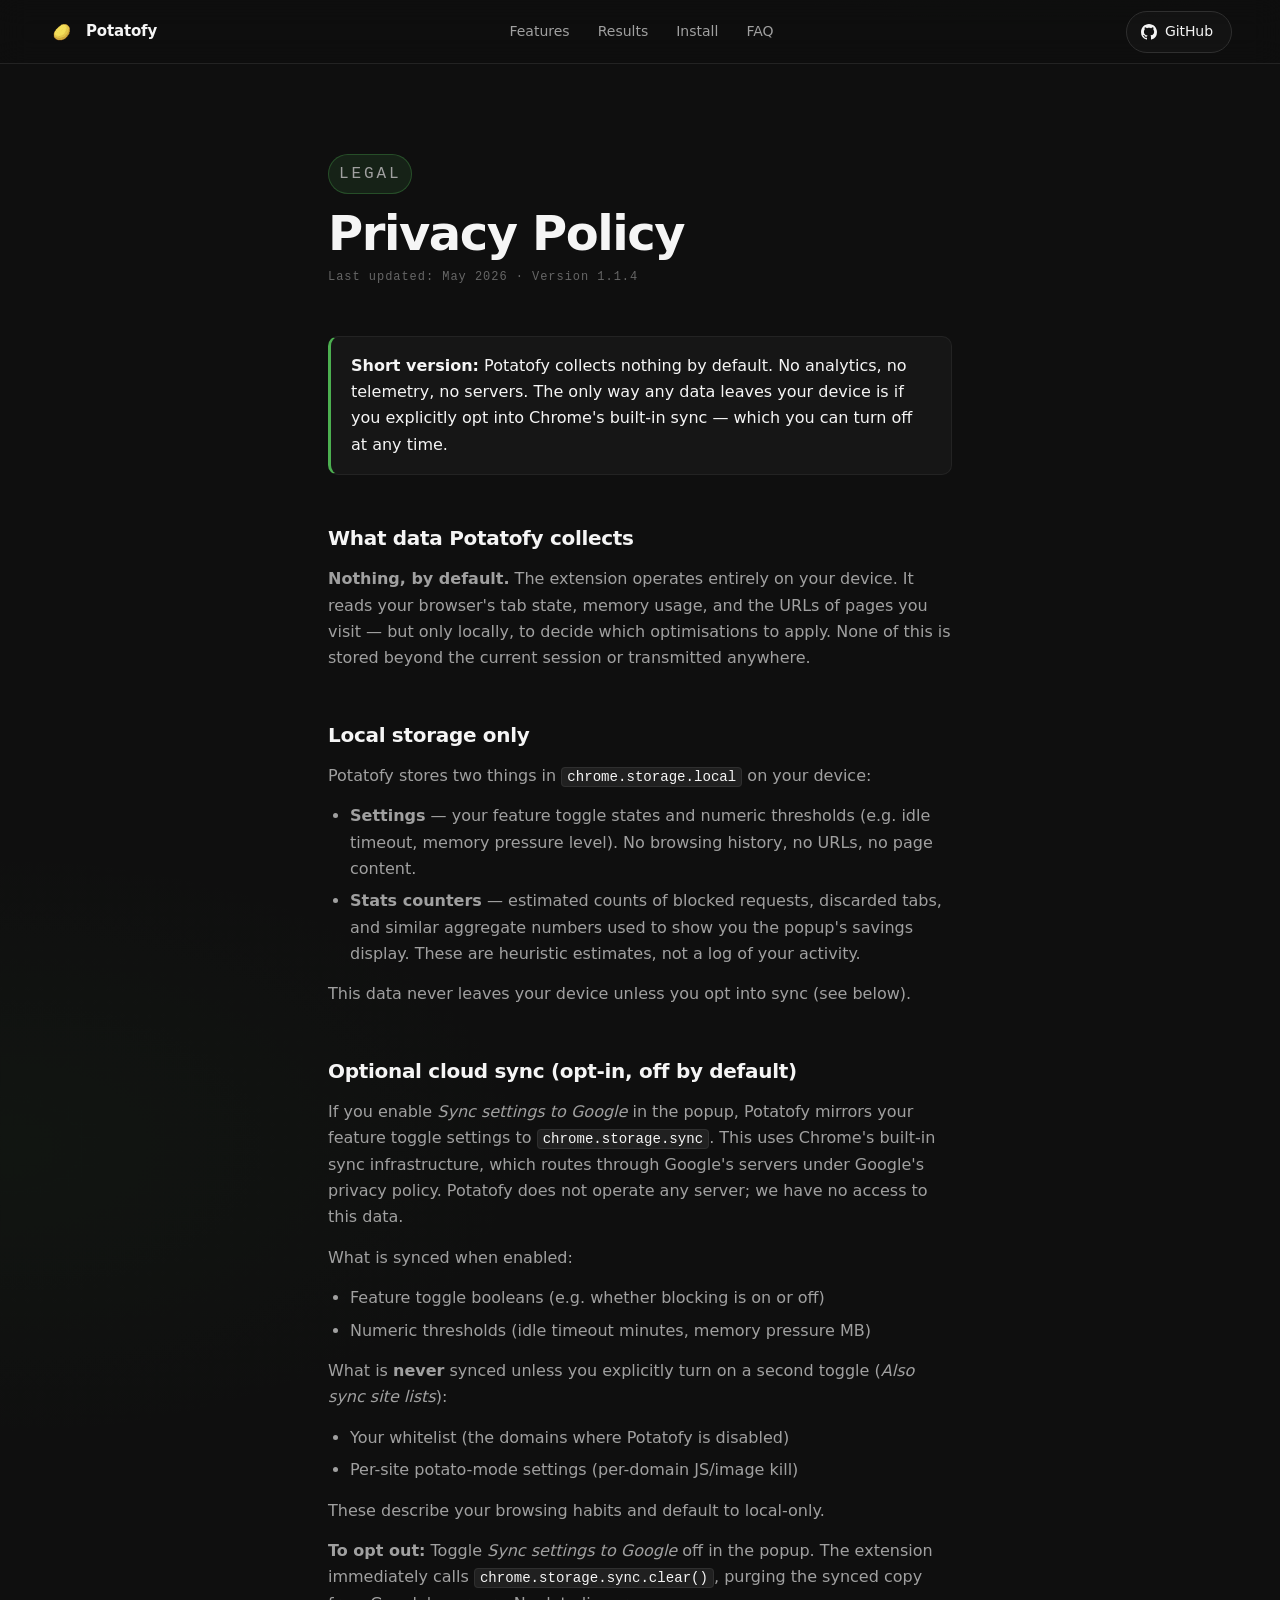
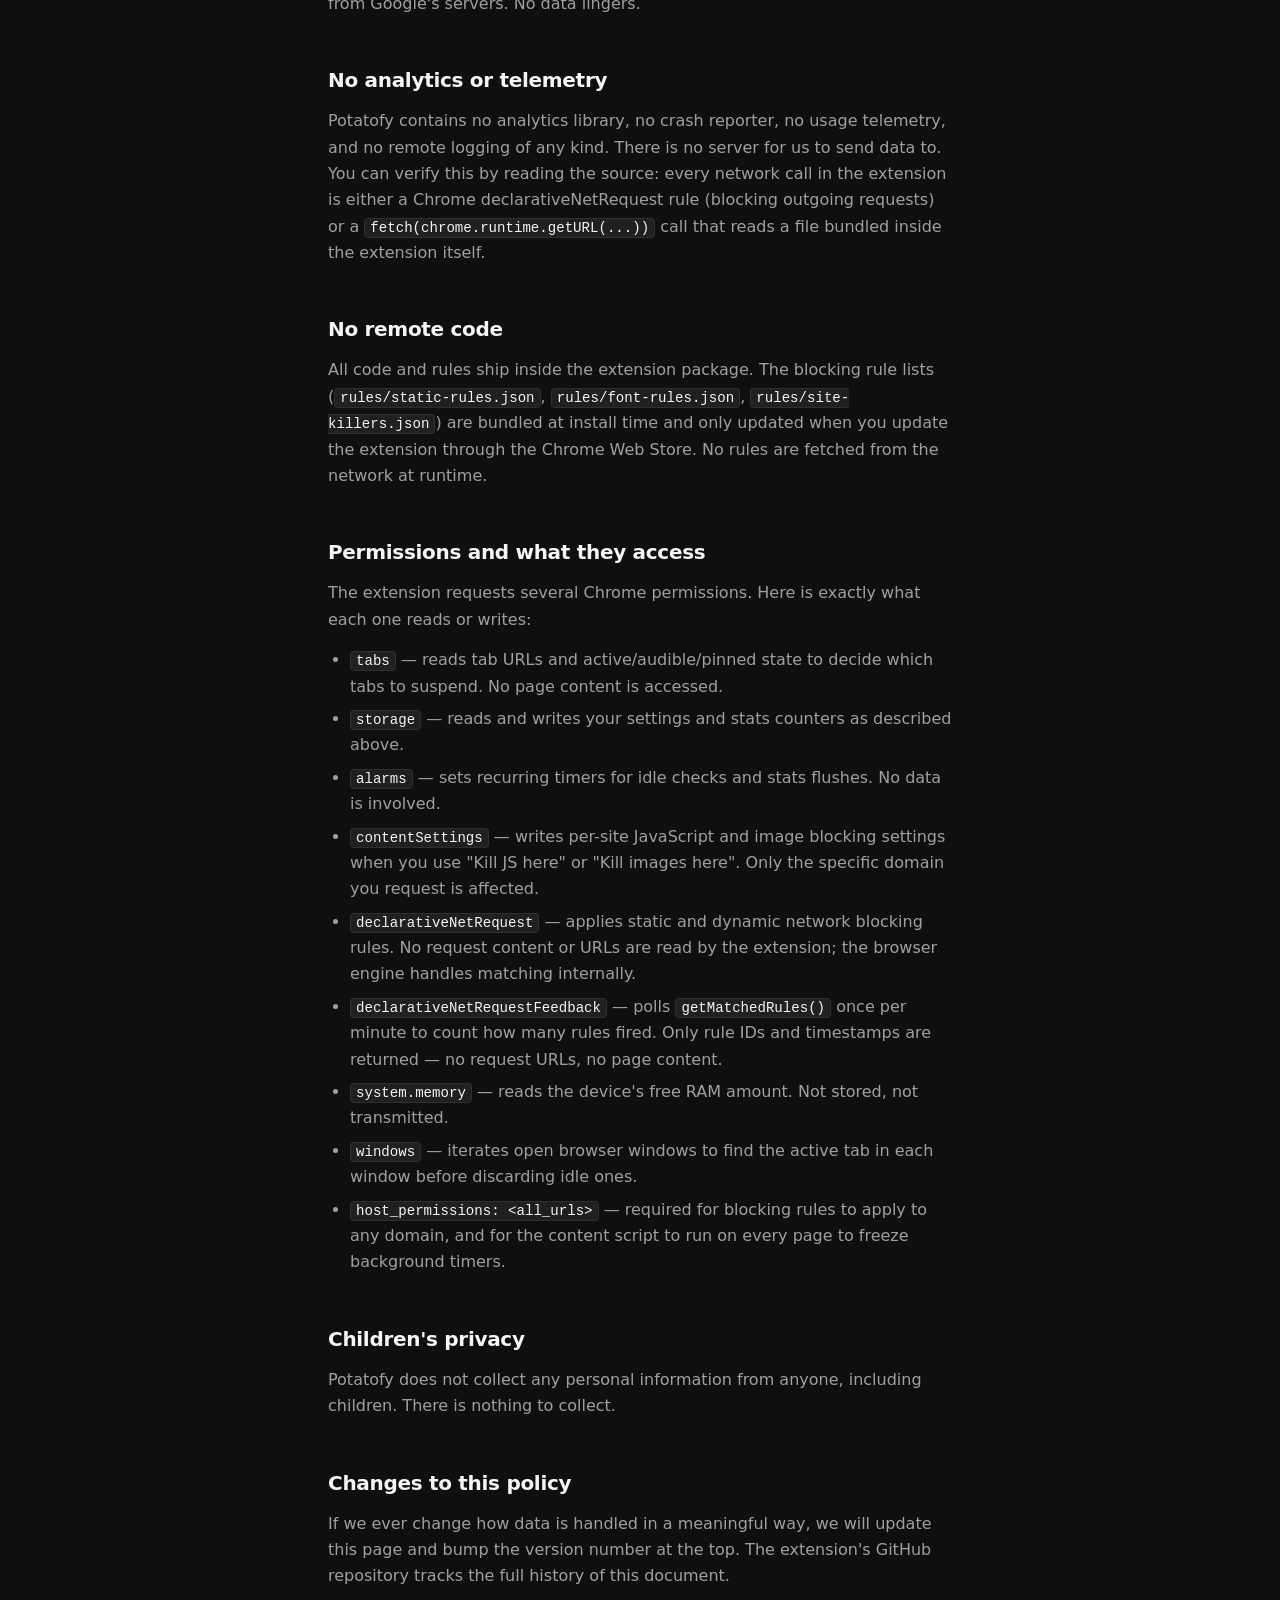
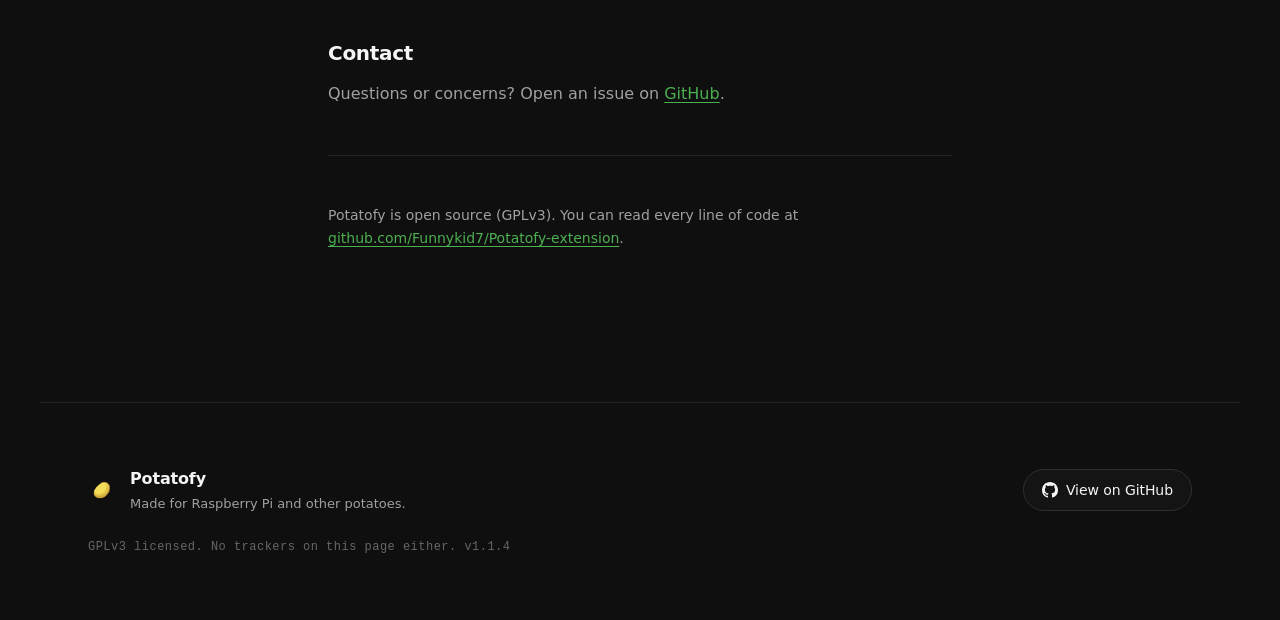
==== docs/privacy.html @ 6bf47001 "chore: Chrome Web Store submission prep (v1.1.4) manifest.json: bump to 1.1.4, add minimum_chrome_ve" ====
<!doctype html>
<html lang="en">
<head>
  <meta charset="utf-8" />
  <meta name="viewport" content="width=device-width, initial-scale=1" />
  <meta name="color-scheme" content="dark" />
  <title>Privacy Policy — Potatofy</title>
  <meta name="description" content="Potatofy privacy policy. No analytics, no telemetry, no data collection by default." />
  <link rel="icon" type="image/svg+xml" href="assets/favicon.svg" />
  <link rel="alternate icon" href="assets/icon48.png" />
  <link rel="stylesheet" href="styles.css" />
  <style>
    .prose {
      max-width: 720px;
      margin: 0 auto;
      padding: clamp(48px, 7vw, 96px) clamp(20px, 4vw, 48px);
    }
    .prose h1 {
      font-size: clamp(2rem, 4vw, 3rem);
      font-weight: 700;
      letter-spacing: -0.03em;
      line-height: 1.08;
      margin: 0 0 8px;
    }
    .prose .updated {
      font-family: var(--font-mono);
      font-size: 12px;
      letter-spacing: 0.08em;
      color: var(--text-dim);
      margin: 0 0 var(--space-5);
    }
    .prose h2 {
      font-size: 1.25rem;
      font-weight: 600;
      letter-spacing: -0.015em;
      margin: var(--space-5) 0 12px;
      color: var(--text);
    }
    .prose p, .prose li {
      font-size: 1rem;
      color: var(--text-mute);
      line-height: 1.65;
      margin: 0 0 14px;
    }
    .prose ul {
      padding-left: 22px;
      margin: 0 0 14px;
    }
    .prose li { margin: 0 0 6px; }
    .prose code {
      font-family: var(--font-mono);
      font-size: 0.88em;
      background: var(--surface-3);
      border: 1px solid var(--border-strong);
      padding: 1px 5px;
      border-radius: 4px;
      color: var(--text);
    }
    .prose a { color: var(--accent); text-decoration: underline; text-underline-offset: 3px; }
    .prose a:hover { color: #5cb860; }
    .prose .callout {
      background: var(--surface);
      border: 1px solid var(--border);
      border-left: 3px solid var(--accent);
      border-radius: var(--radius);
      padding: 16px 20px;
      margin: 0 0 var(--space-3);
    }
    .prose .callout p { margin: 0; color: var(--text); }
    .prose hr {
      border: none;
      border-top: 1px solid var(--border);
      margin: var(--space-5) 0;
    }
  </style>
</head>
<body>

<a class="skip-link" href="#main">Skip to content</a>

<header class="nav">
  <a class="nav-brand" href="index.html" aria-label="Potatofy home">
    <img src="assets/icon48.png" alt="" class="nav-logo" width="28" height="28" />
    <span class="nav-wordmark">Potatofy</span>
  </a>
  <nav class="nav-links" aria-label="Primary">
    <a href="index.html#features">Features</a>
    <a href="index.html#numbers">Results</a>
    <a href="index.html#install">Install</a>
    <a href="index.html#faq">FAQ</a>
  </nav>
  <a class="btn btn-ghost btn-github" href="https://github.com/Funnykid7/Potatofy-extension" target="_blank" rel="noopener">
    <svg viewBox="0 0 16 16" width="16" height="16" aria-hidden="true" fill="currentColor"><path d="M8 0C3.58 0 0 3.58 0 8a8 8 0 0 0 5.47 7.59c.4.07.55-.17.55-.38 0-.19-.01-.82-.01-1.49-2.01.37-2.53-.49-2.69-.94-.09-.23-.48-.94-.82-1.13-.28-.15-.68-.52-.01-.53.63-.01 1.08.58 1.23.82.72 1.21 1.87.87 2.33.66.07-.52.28-.87.51-1.07-1.78-.2-3.64-.89-3.64-3.95 0-.87.31-1.59.82-2.15-.08-.2-.36-1.02.08-2.12 0 0 .67-.21 2.2.82.64-.18 1.32-.27 2-.27.68 0 1.36.09 2 .27 1.53-1.04 2.2-.82 2.2-.82.44 1.1.16 1.92.08 2.12.51.56.82 1.27.82 2.15 0 3.07-1.87 3.75-3.65 3.95.29.25.54.73.54 1.48 0 1.07-.01 1.93-.01 2.2 0 .21.15.46.55.38A8.01 8.01 0 0 0 16 8c0-4.42-3.58-8-8-8Z"/></svg>
    <span>GitHub</span>
  </a>
</header>

<main id="main">
  <div class="prose">
    <p class="eyebrow">Legal</p>
    <h1>Privacy Policy</h1>
    <p class="updated">Last updated: May 2026 · Version 1.1.4</p>

    <div class="callout">
      <p><strong>Short version:</strong> Potatofy collects nothing by default. No analytics, no telemetry, no servers. The only way any data leaves your device is if you explicitly opt into Chrome's built-in sync — which you can turn off at any time.</p>
    </div>

    <h2>What data Potatofy collects</h2>
    <p><strong>Nothing, by default.</strong> The extension operates entirely on your device. It reads your browser's tab state, memory usage, and the URLs of pages you visit — but only locally, to decide which optimisations to apply. None of this is stored beyond the current session or transmitted anywhere.</p>

    <h2>Local storage only</h2>
    <p>Potatofy stores two things in <code>chrome.storage.local</code> on your device:</p>
    <ul>
      <li><strong>Settings</strong> — your feature toggle states and numeric thresholds (e.g. idle timeout, memory pressure level). No browsing history, no URLs, no page content.</li>
      <li><strong>Stats counters</strong> — estimated counts of blocked requests, discarded tabs, and similar aggregate numbers used to show you the popup's savings display. These are heuristic estimates, not a log of your activity.</li>
    </ul>
    <p>This data never leaves your device unless you opt into sync (see below).</p>

    <h2>Optional cloud sync (opt-in, off by default)</h2>
    <p>If you enable <em>Sync settings to Google</em> in the popup, Potatofy mirrors your feature toggle settings to <code>chrome.storage.sync</code>. This uses Chrome's built-in sync infrastructure, which routes through Google's servers under Google's privacy policy. Potatofy does not operate any server; we have no access to this data.</p>
    <p>What is synced when enabled:</p>
    <ul>
      <li>Feature toggle booleans (e.g. whether blocking is on or off)</li>
      <li>Numeric thresholds (idle timeout minutes, memory pressure MB)</li>
    </ul>
    <p>What is <strong>never</strong> synced unless you explicitly turn on a second toggle (<em>Also sync site lists</em>):</p>
    <ul>
      <li>Your whitelist (the domains where Potatofy is disabled)</li>
      <li>Per-site potato-mode settings (per-domain JS/image kill)</li>
    </ul>
    <p>These describe your browsing habits and default to local-only.</p>
    <p><strong>To opt out:</strong> Toggle <em>Sync settings to Google</em> off in the popup. The extension immediately calls <code>chrome.storage.sync.clear()</code>, purging the synced copy from Google's servers. No data lingers.</p>

    <h2>No analytics or telemetry</h2>
    <p>Potatofy contains no analytics library, no crash reporter, no usage telemetry, and no remote logging of any kind. There is no server for us to send data to. You can verify this by reading the source: every network call in the extension is either a Chrome declarativeNetRequest rule (blocking outgoing requests) or a <code>fetch(chrome.runtime.getURL(...))</code> call that reads a file bundled inside the extension itself.</p>

    <h2>No remote code</h2>
    <p>All code and rules ship inside the extension package. The blocking rule lists (<code>rules/static-rules.json</code>, <code>rules/font-rules.json</code>, <code>rules/site-killers.json</code>) are bundled at install time and only updated when you update the extension through the Chrome Web Store. No rules are fetched from the network at runtime.</p>

    <h2>Permissions and what they access</h2>
    <p>The extension requests several Chrome permissions. Here is exactly what each one reads or writes:</p>
    <ul>
      <li><code>tabs</code> — reads tab URLs and active/audible/pinned state to decide which tabs to suspend. No page content is accessed.</li>
      <li><code>storage</code> — reads and writes your settings and stats counters as described above.</li>
      <li><code>alarms</code> — sets recurring timers for idle checks and stats flushes. No data is involved.</li>
      <li><code>contentSettings</code> — writes per-site JavaScript and image blocking settings when you use "Kill JS here" or "Kill images here". Only the specific domain you request is affected.</li>
      <li><code>declarativeNetRequest</code> — applies static and dynamic network blocking rules. No request content or URLs are read by the extension; the browser engine handles matching internally.</li>
      <li><code>declarativeNetRequestFeedback</code> — polls <code>getMatchedRules()</code> once per minute to count how many rules fired. Only rule IDs and timestamps are returned — no request URLs, no page content.</li>
      <li><code>system.memory</code> — reads the device's free RAM amount. Not stored, not transmitted.</li>
      <li><code>windows</code> — iterates open browser windows to find the active tab in each window before discarding idle ones.</li>
      <li><code>host_permissions: &lt;all_urls&gt;</code> — required for blocking rules to apply to any domain, and for the content script to run on every page to freeze background timers.</li>
    </ul>

    <h2>Children's privacy</h2>
    <p>Potatofy does not collect any personal information from anyone, including children. There is nothing to collect.</p>

    <h2>Changes to this policy</h2>
    <p>If we ever change how data is handled in a meaningful way, we will update this page and bump the version number at the top. The extension's GitHub repository tracks the full history of this document.</p>

    <h2>Contact</h2>
    <p>Questions or concerns? Open an issue on <a href="https://github.com/Funnykid7/Potatofy-extension/issues" target="_blank" rel="noopener">GitHub</a>.</p>

    <hr />
    <p style="font-size:0.875rem;">Potatofy is open source (GPLv3). You can read every line of code at <a href="https://github.com/Funnykid7/Potatofy-extension" target="_blank" rel="noopener">github.com/Funnykid7/Potatofy-extension</a>.</p>
  </div>
</main>

<footer class="foot">
  <div class="foot-grid">
    <div class="foot-brand">
      <img src="assets/icon48.png" alt="" width="28" height="28" />
      <div>
        <p class="foot-name">Potatofy</p>
        <p class="foot-tag">Made for Raspberry Pi and other potatoes.</p>
      </div>
    </div>
    <div class="foot-links">
      <a class="btn btn-ghost" href="https://github.com/Funnykid7/Potatofy-extension" target="_blank" rel="noopener">
        <svg viewBox="0 0 16 16" width="16" height="16" aria-hidden="true" fill="currentColor"><path d="M8 0C3.58 0 0 3.58 0 8a8 8 0 0 0 5.47 7.59c.4.07.55-.17.55-.38 0-.19-.01-.82-.01-1.49-2.01.37-2.53-.49-2.69-.94-.09-.23-.48-.94-.82-1.13-.28-.15-.68-.52-.01-.53.63-.01 1.08.58 1.23.82.72 1.21 1.87.87 2.33.66.07-.52.28-.87.51-1.07-1.78-.2-3.64-.89-3.64-3.95 0-.87.31-1.59.82-2.15-.08-.2-.36-1.02.08-2.12 0 0 .67-.21 2.2.82.64-.18 1.32-.27 2-.27.68 0 1.36.09 2 .27 1.53-1.04 2.2-.82 2.2-.82.44 1.1.16 1.92.08 2.12.51.56.82 1.27.82 2.15 0 3.07-1.87 3.75-3.65 3.95.29.25.54.73.54 1.48 0 1.07-.01 1.93-.01 2.2 0 .21.15.46.55.38A8.01 8.01 0 0 0 16 8c0-4.42-3.58-8-8-8Z"/></svg>
        <span>View on GitHub</span>
      </a>
    </div>
    <p class="foot-meta">GPLv3 licensed. No trackers on this page either. v1.1.4</p>
  </div>
</footer>

</body>
</html>
---- docs/styles.css ----
/* ============================================================
   Potatofy marketing site
   Dark theme, one accent (#4caf50), restrained motion.
   ============================================================ */

:root {
  --bg: #0f0f0f;
  --surface: #161616;
  --surface-2: #1a1a1a;
  --surface-3: #202020;
  --border: #232323;
  --border-strong: #2f2f2f;

  --text: #f5f5f5;
  --text-mute: #a0a0a0;
  --text-dim: #666666;

  --accent: #4caf50;
  --accent-soft: rgba(76, 175, 80, 0.12);
  --accent-border: rgba(76, 175, 80, 0.32);

  --gpu-color: #4caf50;
  --rend-color: #6ec1ff;
  --brow-color: #c08aff;

  --radius: 10px;
  --radius-lg: 14px;
  --radius-pill: 999px;

  --space-1: 0.5rem;
  --space-2: 1rem;
  --space-3: 1.5rem;
  --space-4: 2rem;
  --space-5: 3rem;
  --space-6: 5rem;
  --space-7: 7rem;

  --font-sans: -apple-system, BlinkMacSystemFont, "Segoe UI", Roboto, system-ui, "Helvetica Neue", Arial, sans-serif;
  --font-mono: ui-monospace, "SF Mono", "JetBrains Mono", Menlo, Consolas, monospace;

  --container: 1200px;
}

* { box-sizing: border-box; }

html, body {
  margin: 0;
  padding: 0;
  background: var(--bg);
  color: var(--text);
  font-family: var(--font-sans);
  font-size: 16px;
  line-height: 1.55;
  -webkit-font-smoothing: antialiased;
  text-rendering: optimizeLegibility;
}

body {
  overflow-x: hidden;
  background:
    radial-gradient(1200px 700px at 80% -10%, rgba(76, 175, 80, 0.06), transparent 60%),
    radial-gradient(900px 500px at 0% 30%, rgba(76, 175, 80, 0.04), transparent 60%),
    var(--bg);
}

img { max-width: 100%; display: block; }
a { color: inherit; text-decoration: none; }
button { font: inherit; cursor: pointer; }
code, .num { font-family: var(--font-mono); font-variant-numeric: tabular-nums; }

.skip-link {
  position: absolute;
  left: -9999px;
  top: 0;
  background: var(--accent);
  color: #000;
  padding: 8px 12px;
  border-radius: 6px;
  z-index: 100;
}
.skip-link:focus { left: 12px; top: 12px; }

:focus-visible {
  outline: 2px solid var(--accent);
  outline-offset: 3px;
  border-radius: 4px;
}

/* ============================================================
   NAV
   ============================================================ */

.nav {
  position: sticky;
  top: 0;
  z-index: 30;
  display: flex;
  align-items: center;
  justify-content: space-between;
  gap: var(--space-3);
  padding: 14px clamp(20px, 4vw, 48px);
  height: 64px;
  background: rgba(15, 15, 15, 0.72);
  backdrop-filter: blur(14px) saturate(140%);
  -webkit-backdrop-filter: blur(14px) saturate(140%);
  border-bottom: 1px solid var(--border);
}

.nav-brand {
  display: flex;
  align-items: center;
  gap: 10px;
  font-weight: 600;
  letter-spacing: -0.01em;
}
.nav-logo { border-radius: 6px; }
.nav-wordmark { font-size: 15px; }

.nav-links {
  display: flex;
  gap: 28px;
  font-size: 14px;
  color: var(--text-mute);
}
.nav-links a {
  position: relative;
  transition: color 180ms ease;
}
.nav-links a:hover { color: var(--text); }

/* ============================================================
   BUTTONS
   ============================================================ */

.btn {
  display: inline-flex;
  align-items: center;
  justify-content: center;
  gap: 8px;
  height: 42px;
  padding: 0 18px;
  border-radius: var(--radius-pill);
  font-size: 14px;
  font-weight: 500;
  letter-spacing: -0.005em;
  border: 1px solid transparent;
  transition: transform 140ms ease, background 180ms ease, border-color 180ms ease, color 180ms ease;
  white-space: nowrap;
}
.btn:active { transform: translateY(1px); }

.btn-primary {
  background: var(--accent);
  color: #062a09;
  border-color: var(--accent);
  box-shadow: 0 8px 28px -10px rgba(76, 175, 80, 0.6);
}
.btn-primary:hover { background: #5cb860; border-color: #5cb860; }

.btn-ghost {
  background: rgba(255, 255, 255, 0.02);
  color: var(--text);
  border-color: var(--border-strong);
}
.btn-ghost:hover {
  background: rgba(255, 255, 255, 0.05);
  border-color: #3a3a3a;
}

.btn-mini {
  height: 32px;
  padding: 0 12px;
  font-size: 12px;
  font-weight: 500;
  border-radius: 6px;
  background: var(--surface-3);
  color: var(--text);
  border: 1px solid var(--border-strong);
}
.btn-mini:hover { background: #2a2a2a; }
.btn-mini.copied { background: var(--accent); color: #062a09; border-color: var(--accent); }

.btn-github { padding-left: 14px; }

/* ============================================================
   GENERIC SECTION HEAD
   ============================================================ */

.section-head {
  max-width: 720px;
  margin: 0 0 var(--space-5);
}
.section-head h2 {
  font-size: clamp(2rem, 4.5vw, 3.25rem);
  line-height: 1.05;
  font-weight: 700;
  letter-spacing: -0.025em;
  margin: 0 0 12px;
}
.section-head p {
  font-size: 1.05rem;
  color: var(--text-mute);
  margin: 0;
  max-width: 60ch;
}

.eyebrow {
  display: inline-block;
  font-family: var(--font-mono);
  font-size: 11px;
  letter-spacing: 0.18em;
  text-transform: uppercase;
  color: var(--accent);
  background: var(--accent-soft);
  border: 1px solid var(--accent-border);
  padding: 6px 10px;
  border-radius: var(--radius-pill);
  margin: 0 0 var(--space-3);
}

/* ============================================================
   HERO
   ============================================================ */

.hero {
  position: relative;
  padding: clamp(48px, 7vw, 96px) clamp(20px, 4vw, 48px) clamp(64px, 9vw, 120px);
  max-width: var(--container);
  margin: 0 auto;
}

.hero-grid {
  display: grid;
  grid-template-columns: 1.15fr 1fr;
  align-items: center;
  gap: clamp(32px, 5vw, 80px);
}

.hero-copy { max-width: 620px; }

.hero-headline {
  font-size: clamp(2.5rem, 6vw, 4.75rem);
  line-height: 1.02;
  font-weight: 700;
  letter-spacing: -0.035em;
  margin: 0 0 var(--space-3);
}
.hero-headline em {
  font-style: italic;
  font-weight: 700;
  color: var(--accent);
  line-height: 1.1;
  padding-bottom: 4px;
  display: inline-block;
}

.hero-sub {
  font-size: clamp(1rem, 1.4vw, 1.15rem);
  color: var(--text-mute);
  max-width: 56ch;
  margin: 0 0 var(--space-4);
}

.hero-cta {
  display: flex;
  flex-wrap: wrap;
  gap: 12px;
}

/* Popup mockup (real recreation of the actual extension popup) */
.hero-mock {
  position: relative;
  display: flex;
  justify-content: center;
}
.hero-mock::before {
  content: "";
  position: absolute;
  inset: -40px -10px;
  background:
    radial-gradient(closest-side, rgba(76, 175, 80, 0.18), transparent 70%);
  filter: blur(20px);
  z-index: 0;
  pointer-events: none;
}

.popup-mock {
  position: relative;
  z-index: 1;
  width: 320px;
  background: var(--surface-2);
  border: 1px solid var(--border);
  border-radius: var(--radius-lg);
  padding: 18px;
  box-shadow:
    0 30px 80px -20px rgba(0, 0, 0, 0.7),
    0 0 0 1px rgba(255, 255, 255, 0.02) inset;
  transform: rotate(-1.5deg);
  transition: transform 400ms cubic-bezier(0.2, 0.8, 0.2, 1);
}
.hero-mock:hover .popup-mock { transform: rotate(0deg); }

.popup-head {
  display: flex;
  align-items: center;
  gap: 12px;
  padding-bottom: 14px;
  border-bottom: 1px solid var(--border);
  margin-bottom: 14px;
}
.popup-logo { border-radius: 7px; }
.popup-title strong {
  display: block;
  font-size: 15px;
  color: #f5f5f5;
  font-weight: 600;
}
.popup-title span {
  font-size: 11px;
  color: var(--text-dim);
}

.popup-stats {
  background: var(--surface);
  border: 1px solid var(--border);
  border-radius: 8px;
  padding: 12px;
  margin-bottom: 14px;
}
.popup-stats-head {
  display: flex;
  justify-content: space-between;
  align-items: center;
  margin-bottom: 10px;
}
.popup-stats-label {
  font-family: var(--font-mono);
  font-size: 10px;
  letter-spacing: 0.12em;
  text-transform: uppercase;
  color: var(--text-dim);
}
.popup-stats-chip {
  display: inline-flex;
  align-items: center;
  gap: 6px;
  font-family: var(--font-mono);
  font-size: 10px;
  letter-spacing: 0.08em;
  text-transform: uppercase;
  color: var(--accent);
  padding: 2px 6px;
  border-radius: 4px;
  background: var(--accent-soft);
  border: 1px solid var(--accent-border);
}
.popup-stats-chip::before {
  content: "";
  width: 6px; height: 6px;
  border-radius: 50%;
  background: var(--accent);
  box-shadow: 0 0 6px var(--accent);
}

.popup-stat-row {
  display: flex;
  justify-content: space-between;
  align-items: baseline;
  font-size: 13px;
  color: var(--text-mute);
  padding: 4px 0;
}
.popup-stat-row .num { color: var(--text); font-size: 13px; }
.popup-stat-row .num.accent { color: var(--accent); font-weight: 600; }
.popup-stat-row .num.warn { color: #ff9800; font-weight: 600; }

.popup-scope-select {
  font-family: var(--font-mono);
  font-size: 10px;
  letter-spacing: 0.12em;
  text-transform: uppercase;
  color: var(--text-dim);
  background: transparent;
  border: none;
  outline: none;
  cursor: default;
  pointer-events: none;
  -webkit-appearance: none;
  appearance: none;
}

.popup-section-label {
  font-family: var(--font-mono);
  font-size: 9.5px;
  letter-spacing: 0.14em;
  text-transform: uppercase;
  color: var(--text-dim);
  padding: 8px 4px 4px;
  margin-top: 6px;
  border-top: 1px solid var(--border);
}
.popup-section-label--max { color: #ff9800; opacity: 0.8; }

.popup-toggles {
  display: flex;
  flex-direction: column;
  gap: 2px;
}
.popup-toggle {
  display: flex;
  justify-content: space-between;
  align-items: center;
  font-size: 12.5px;
  color: var(--text);
  padding: 8px 4px;
  border-bottom: 1px solid var(--border);
}
.popup-toggle:last-child { border-bottom: 0; }

.sw {
  width: 28px;
  height: 16px;
  background: var(--surface-3);
  border-radius: var(--radius-pill);
  position: relative;
  transition: background 200ms ease;
}
.sw::after {
  content: "";
  position: absolute;
  top: 2px;
  left: 2px;
  width: 12px;
  height: 12px;
  background: #888;
  border-radius: 50%;
  transition: transform 200ms ease, background 200ms ease;
}
.sw.on { background: var(--accent); }
.sw.on::after { transform: translateX(12px); background: #062a09; }

/* ============================================================
   THE NUMBER
   ============================================================ */

.numbers {
  padding: clamp(64px, 9vw, 120px) clamp(20px, 4vw, 48px);
  max-width: var(--container);
  margin: 0 auto;
  text-align: center;
}
.numbers-wrap { display: inline-block; max-width: 900px; }

.numbers-label {
  font-family: var(--font-mono);
  font-size: 12px;
  letter-spacing: 0.2em;
  text-transform: uppercase;
  color: var(--text-dim);
  margin: 0 0 var(--space-3);
}

.numbers-stat {
  font-family: var(--font-mono);
  font-weight: 700;
  font-size: clamp(5rem, 17vw, 14rem);
  line-height: 0.92;
  letter-spacing: -0.05em;
  color: var(--accent);
  margin: 0 0 var(--space-3);
  display: inline-flex;
  align-items: baseline;
}
.numbers-stat .minus { font-weight: 500; opacity: 0.7; padding-right: 0.05em; }
.numbers-stat .unit {
  font-size: 0.22em;
  letter-spacing: 0.05em;
  margin-left: 0.18em;
  color: var(--accent);
  opacity: 0.85;
  font-weight: 600;
}

.numbers-context {
  font-size: 1.05rem;
  color: var(--text-mute);
  max-width: 56ch;
  margin: 0 auto;
}

/* ============================================================
   FEATURES (bento with rhythm)
   ============================================================ */

.features {
  padding: clamp(56px, 8vw, 100px) clamp(20px, 4vw, 48px);
  max-width: var(--container);
  margin: 0 auto;
}

.bento {
  display: grid;
  grid-template-columns: repeat(12, 1fr);
  gap: 16px;
}

.card {
  background: var(--surface);
  border: 1px solid var(--border);
  border-radius: var(--radius-lg);
  padding: clamp(20px, 2.4vw, 28px);
  transition: border-color 200ms ease, transform 200ms ease, background 200ms ease;
}
.card:hover {
  border-color: #303030;
  background: #181818;
}

.card-feature h3 {
  font-size: 1.12rem;
  font-weight: 600;
  line-height: 1.3;
  letter-spacing: -0.015em;
  margin: 0 0 8px;
  color: var(--text);
}
.card-feature p {
  font-size: 0.94rem;
  color: var(--text-mute);
  margin: 0;
  max-width: 52ch;
  line-height: 1.55;
}

.card-icon {
  width: 40px;
  height: 40px;
  border-radius: 10px;
  background: var(--accent-soft);
  border: 1px solid var(--accent-border);
  color: var(--accent);
  display: inline-flex;
  align-items: center;
  justify-content: center;
  margin-bottom: 16px;
}

/* Group label between feature sections */
.features-group-label {
  font-family: var(--font-mono);
  font-size: 11px;
  letter-spacing: 0.18em;
  text-transform: uppercase;
  color: var(--accent);
  margin: 0 0 16px;
  padding: 0;
}
.features-group-label--max {
  color: #ff9800;
  margin-top: var(--space-5);
}

/* Standard bento: row1 7+5, row2 5+7, row3 6+6, row4 6+6 */
.bento .card:nth-child(1) { grid-column: span 7; }
.bento .card:nth-child(2) { grid-column: span 5; }
.bento .card:nth-child(3) { grid-column: span 5; }
.bento .card:nth-child(4) { grid-column: span 7; }
.bento .card:nth-child(5) { grid-column: span 6; }
.bento .card:nth-child(6) { grid-column: span 6; }
.bento .card:nth-child(7) { grid-column: span 6; }
.bento .card:nth-child(8) { grid-column: span 6; }

/* Maximum savings bento: wide+narrow, narrow+wide, full */
.bento-max .card:nth-child(1) { grid-column: span 8; }
.bento-max .card:nth-child(2) { grid-column: span 4; }
.bento-max .card:nth-child(3) { grid-column: span 6; }
.bento-max .card:nth-child(4) { grid-column: span 6; }
.bento-max .card:nth-child(5) { grid-column: span 12; }

.card-wide {
  background:
    radial-gradient(600px 200px at 0% 0%, rgba(76, 175, 80, 0.08), transparent 70%),
    var(--surface);
}

.card-wide-max {
  background:
    radial-gradient(600px 200px at 0% 0%, rgba(255, 152, 0, 0.07), transparent 70%),
    var(--surface);
}

/* Warn-tinted icon for max-savings cards */
.card-icon--warn {
  background: rgba(255, 152, 0, 0.1);
  border-color: rgba(255, 152, 0, 0.28);
  color: #ff9800;
}

/* Site killers pill list */
.site-killers-list {
  display: flex;
  flex-wrap: wrap;
  gap: 6px;
  margin-top: 14px;
}
.site-killers-list span {
  font-family: var(--font-mono);
  font-size: 11px;
  padding: 3px 8px;
  border-radius: var(--radius-pill);
  background: rgba(255, 152, 0, 0.08);
  border: 1px solid rgba(255, 152, 0, 0.22);
  color: #ffa733;
  white-space: nowrap;
}

/* ============================================================
   COMPARE (before/after bars)
   ============================================================ */

.compare {
  padding: clamp(56px, 8vw, 100px) clamp(20px, 4vw, 48px);
  max-width: var(--container);
  margin: 0 auto;
}

.bars {
  background: var(--surface);
  border: 1px solid var(--border);
  border-radius: var(--radius-lg);
  padding: clamp(24px, 3vw, 40px);
  display: flex;
  flex-direction: column;
  gap: 28px;
}

.bar-group { display: flex; flex-direction: column; gap: 10px; }

.bar-label {
  display: flex;
  justify-content: space-between;
  align-items: baseline;
  font-size: 14px;
}
.bar-name { color: var(--text-mute); }
.bar-name.accent { color: var(--accent); }
.bar-total { color: var(--text); font-weight: 600; }
.bar-total.accent { color: var(--accent); }

.bar-track {
  display: flex;
  width: calc((var(--total, 1) / var(--max, 1)) * 100%);
  min-width: 220px;
  height: 56px;
  border-radius: 10px;
  overflow: hidden;
  background: var(--surface-3);
  border: 1px solid var(--border);
  transition: width 800ms cubic-bezier(0.16, 1, 0.3, 1);
}

.seg {
  height: 100%;
  display: flex;
  align-items: center;
  padding: 0 14px;
  font-family: var(--font-mono);
  font-size: 12px;
  color: #062a09;
  white-space: nowrap;
  overflow: hidden;
  /* width is set in JS based on data-w (clamped against the max), keep CSS fallback */
  flex: var(--w, 1) 0 0;
  min-width: 0;
}
.seg span { text-overflow: ellipsis; overflow: hidden; }
.seg-gpu  { background: var(--gpu-color); }
.seg-rend { background: var(--rend-color); color: #042033; }
.seg-brow { background: var(--brow-color); color: #240a3a; }

.bars-legend {
  display: flex;
  flex-wrap: wrap;
  gap: 18px;
  list-style: none;
  margin: 4px 0 0;
  padding: 0;
  font-size: 13px;
  color: var(--text-mute);
}
.bars-legend li { display: inline-flex; align-items: center; gap: 8px; }
.dot {
  width: 10px;
  height: 10px;
  border-radius: 50%;
  display: inline-block;
}

/* ============================================================
   INSTALL
   ============================================================ */

.install {
  padding: clamp(56px, 8vw, 100px) clamp(20px, 4vw, 48px);
  max-width: var(--container);
  margin: 0 auto;
}

.steps {
  list-style: none;
  margin: 0;
  padding: 0;
  display: grid;
  grid-template-columns: repeat(3, 1fr);
  gap: 16px;
}
.step {
  background: var(--surface);
  border: 1px solid var(--border);
  border-radius: var(--radius-lg);
  padding: 24px;
  display: flex;
  flex-direction: column;
  gap: 14px;
}
.step-n {
  width: 36px;
  height: 36px;
  border-radius: 50%;
  background: var(--accent-soft);
  border: 1px solid var(--accent-border);
  color: var(--accent);
  font-family: var(--font-mono);
  font-weight: 600;
  display: inline-flex;
  align-items: center;
  justify-content: center;
}
.step-body h3 {
  font-size: 1.05rem;
  font-weight: 600;
  letter-spacing: -0.01em;
  margin: 0 0 6px;
  line-height: 1.35;
}
.step-body h3 em {
  font-style: italic;
  color: var(--accent);
}
.step-body p {
  font-size: 0.92rem;
  color: var(--text-mute);
  margin: 0;
  line-height: 1.55;
}
.step-body code {
  background: var(--surface-3);
  border: 1px solid var(--border-strong);
  padding: 1px 6px;
  border-radius: 4px;
  font-size: 0.86em;
  color: var(--text);
}

.clone {
  display: flex;
  align-items: center;
  gap: 8px;
  background: var(--bg);
  border: 1px solid var(--border-strong);
  border-radius: 8px;
  padding: 8px 8px 8px 12px;
  margin-top: 4px;
}
.clone code {
  font-size: 12.5px;
  color: var(--text);
  background: transparent;
  border: 0;
  padding: 0;
  flex: 1;
  overflow-x: auto;
  white-space: nowrap;
}

/* ============================================================
   FAQ
   ============================================================ */

.faq {
  padding: clamp(56px, 8vw, 100px) clamp(20px, 4vw, 48px);
  max-width: var(--container);
  margin: 0 auto;
}

.faq-list {
  display: flex;
  flex-direction: column;
  border-top: 1px solid var(--border);
}
.faq-list details {
  border-bottom: 1px solid var(--border);
  padding: 18px 4px;
}
.faq-list summary {
  list-style: none;
  cursor: pointer;
  display: flex;
  justify-content: space-between;
  align-items: center;
  gap: 16px;
  font-size: 1.05rem;
  font-weight: 500;
  color: var(--text);
  letter-spacing: -0.01em;
}
.faq-list summary::-webkit-details-marker { display: none; }
.faq-list summary::after {
  content: "+";
  font-family: var(--font-mono);
  font-size: 22px;
  color: var(--text-dim);
  transition: transform 200ms ease, color 200ms ease;
  line-height: 1;
}
.faq-list details[open] summary::after {
  content: "−";
  color: var(--accent);
}
.faq-list details p {
  color: var(--text-mute);
  font-size: 0.98rem;
  margin: 12px 0 4px;
  max-width: 68ch;
}

/* ============================================================
   FOOTER
   ============================================================ */

.foot {
  padding: clamp(40px, 5vw, 64px) clamp(20px, 4vw, 48px);
  max-width: var(--container);
  margin: 0 auto;
  border-top: 1px solid var(--border);
  margin-top: var(--space-5);
}
.foot-grid {
  display: grid;
  grid-template-columns: 1fr auto;
  align-items: center;
  gap: 20px;
  row-gap: 16px;
}
.foot-brand {
  display: flex;
  align-items: center;
  gap: 14px;
}
.foot-brand img { border-radius: 6px; }
.foot-name {
  margin: 0;
  font-weight: 600;
  letter-spacing: -0.01em;
}
.foot-tag {
  margin: 2px 0 0;
  color: var(--text-mute);
  font-size: 13px;
}
.foot-links { justify-self: end; }
.foot-meta {
  grid-column: 1 / -1;
  margin: 8px 0 0;
  font-family: var(--font-mono);
  font-size: 12px;
  color: var(--text-dim);
  letter-spacing: 0.04em;
}

/* ============================================================
   REVEAL ANIMATION (gated by JS + reduced motion)
   ============================================================ */

.reveal {
  opacity: 0;
  transform: translateY(16px);
  transition: opacity 600ms ease, transform 600ms cubic-bezier(0.16, 1, 0.3, 1);
  will-change: opacity, transform;
}
.reveal.in {
  opacity: 1;
  transform: translateY(0);
}

@media (prefers-reduced-motion: reduce) {
  *, *::before, *::after {
    animation-duration: 0.001ms !important;
    animation-iteration-count: 1 !important;
    transition-duration: 0.001ms !important;
  }
  .reveal { opacity: 1; transform: none; }
  .popup-mock { transform: none; }
}

/* ============================================================
   RESPONSIVE
   ============================================================ */

@media (max-width: 960px) {
  .hero-grid {
    grid-template-columns: 1fr;
    gap: 40px;
  }
  .hero-mock { order: 2; }
  .hero-copy { order: 1; }

  .bento .card,
  .bento-max .card { grid-column: span 12 !important; }

  .steps { grid-template-columns: 1fr; }
}

@media (max-width: 720px) {
  .nav { padding: 12px 18px; height: 60px; }
  .nav-links { display: none; }
  .nav-wordmark { font-size: 14px; }

  .hero { padding-top: 36px; padding-bottom: 48px; }
  .hero-headline { font-size: clamp(2.25rem, 9vw, 3rem); }
  .popup-mock { width: 100%; max-width: 340px; }

  .numbers { padding: 64px 18px; }
  .numbers-stat { font-size: clamp(4.5rem, 24vw, 7rem); }

  .bar-track { height: 44px; }
  .seg { padding: 0 8px; font-size: 11px; }

  .foot-grid { grid-template-columns: 1fr; }
  .foot-links { justify-self: start; }
}

@media (max-width: 480px) {
  .seg span { display: none; }
}
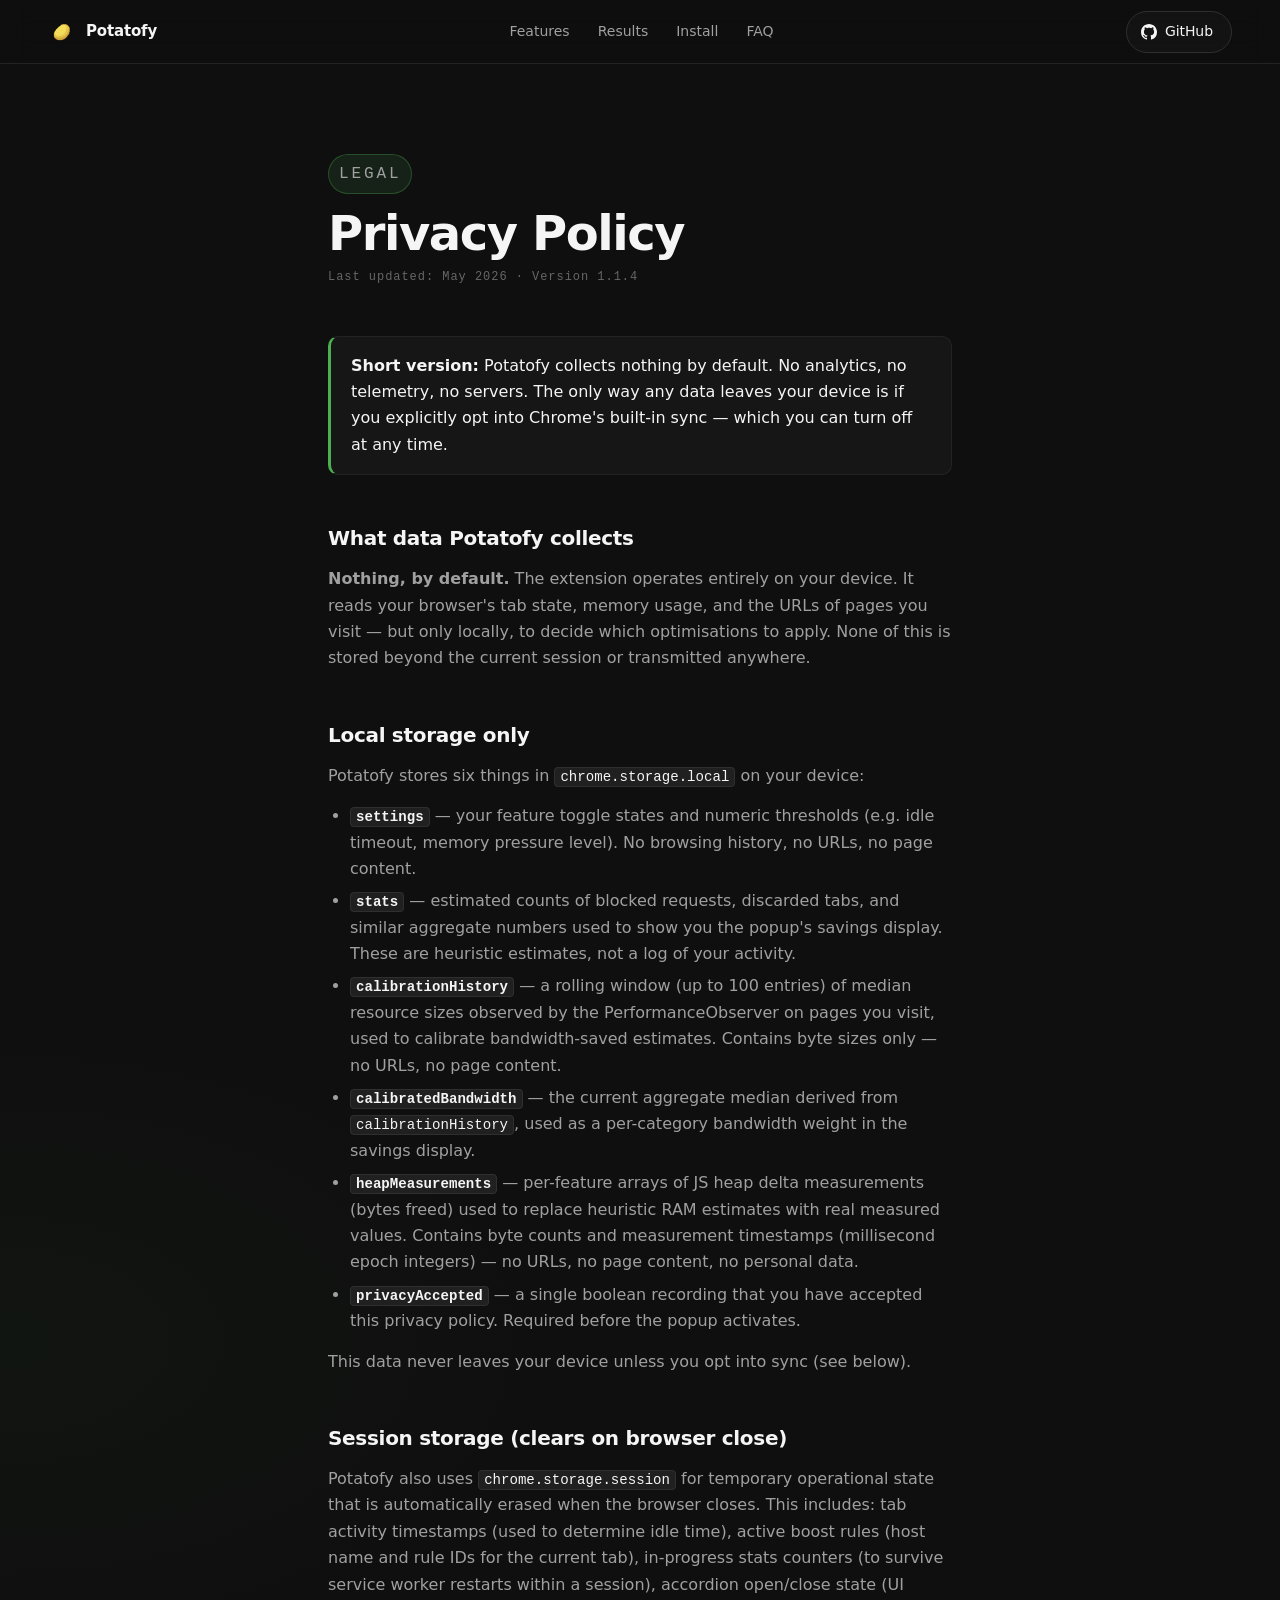
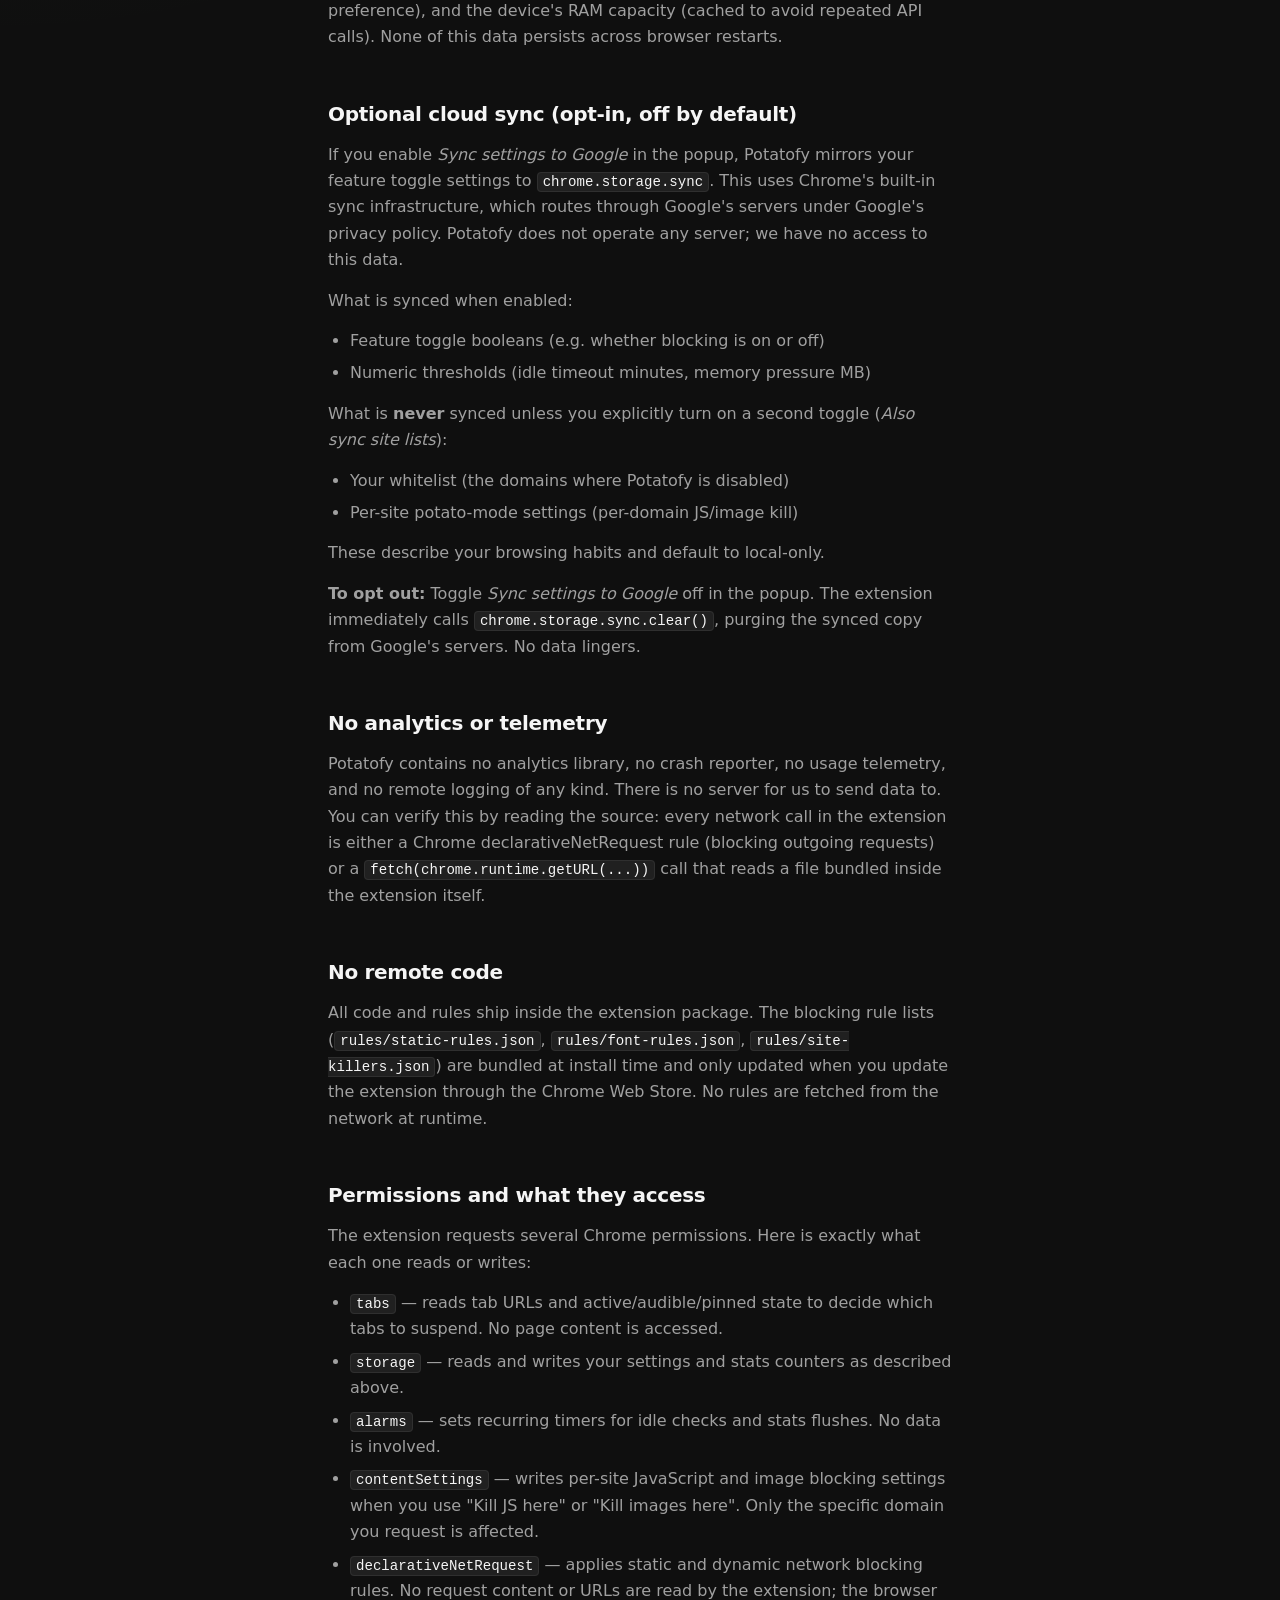
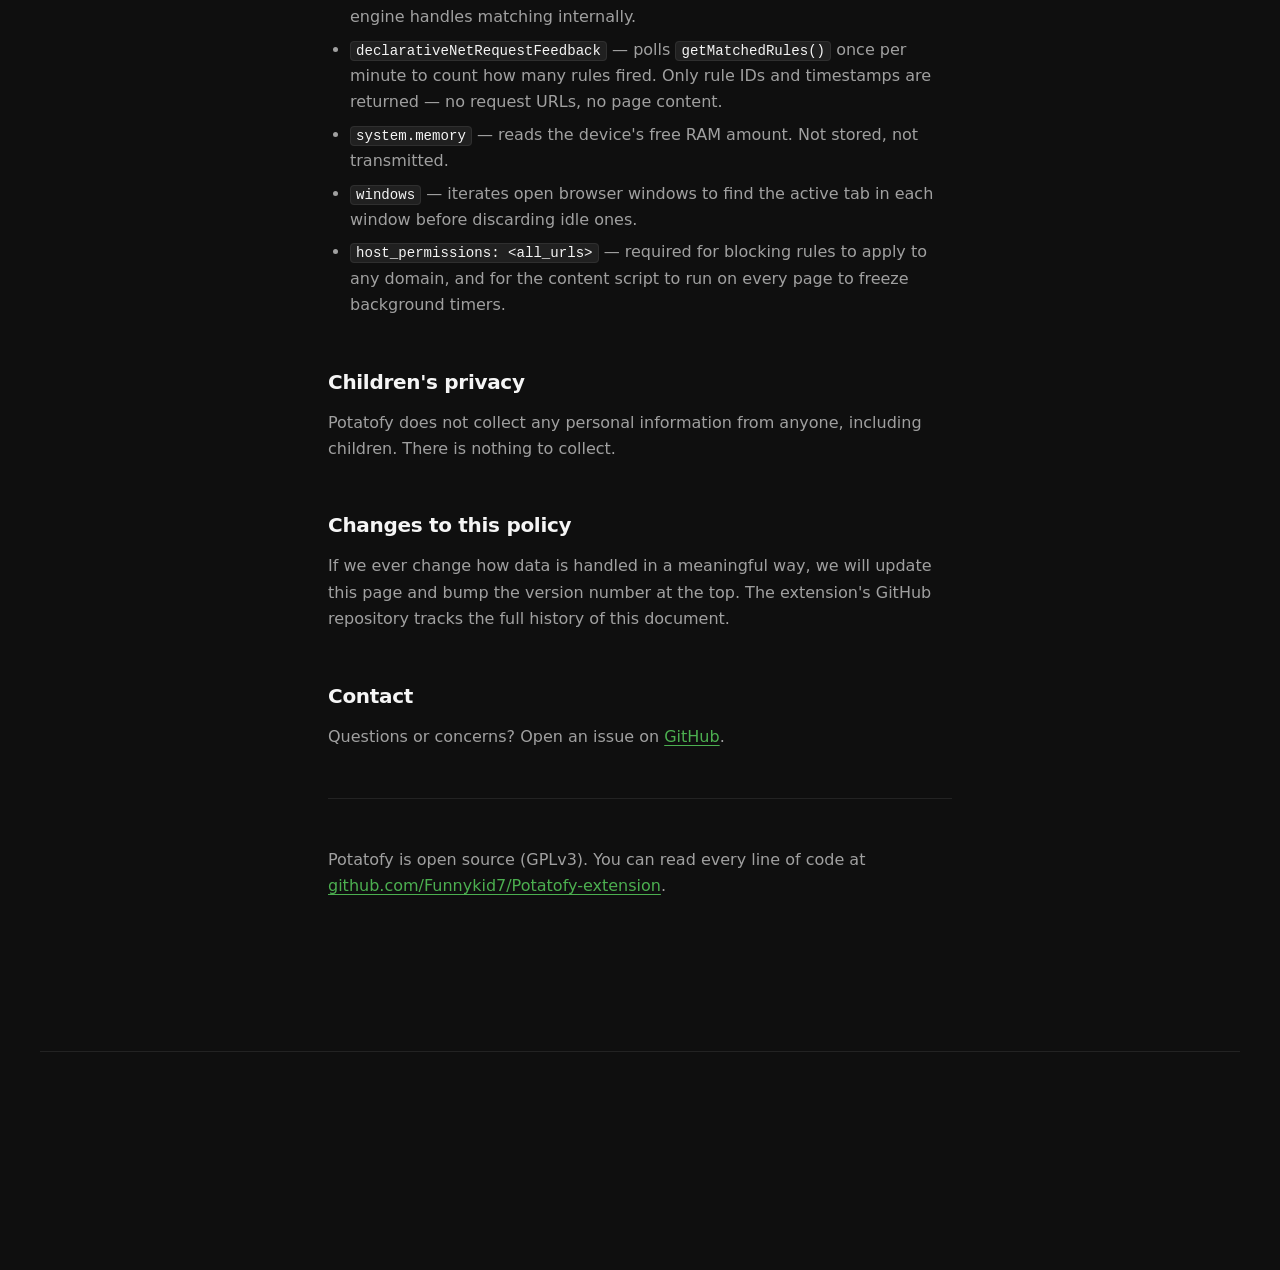
==== commit 61cb8445: "various improvement" ====
--- a/docs/privacy.html
+++ b/docs/privacy.html
@@ -8,71 +8,11 @@
   <meta name="description" content="Potatofy privacy policy. No analytics, no telemetry, no data collection by default." />
   <link rel="icon" type="image/svg+xml" href="assets/favicon.svg" />
   <link rel="alternate icon" href="assets/icon48.png" />
+  <meta http-equiv="Content-Security-Policy" content="default-src 'self'; style-src 'self'; img-src 'self' data:; script-src 'self'" />
+  <meta http-equiv="X-Content-Type-Options" content="nosniff" />
   <link rel="stylesheet" href="styles.css" />
-  <style>
-    .prose {
-      max-width: 720px;
-      margin: 0 auto;
-      padding: clamp(48px, 7vw, 96px) clamp(20px, 4vw, 48px);
-    }
-    .prose h1 {
-      font-size: clamp(2rem, 4vw, 3rem);
-      font-weight: 700;
-      letter-spacing: -0.03em;
-      line-height: 1.08;
-      margin: 0 0 8px;
-    }
-    .prose .updated {
-      font-family: var(--font-mono);
-      font-size: 12px;
-      letter-spacing: 0.08em;
-      color: var(--text-dim);
-      margin: 0 0 var(--space-5);
-    }
-    .prose h2 {
-      font-size: 1.25rem;
-      font-weight: 600;
-      letter-spacing: -0.015em;
-      margin: var(--space-5) 0 12px;
-      color: var(--text);
-    }
-    .prose p, .prose li {
-      font-size: 1rem;
-      color: var(--text-mute);
-      line-height: 1.65;
-      margin: 0 0 14px;
-    }
-    .prose ul {
-      padding-left: 22px;
-      margin: 0 0 14px;
-    }
-    .prose li { margin: 0 0 6px; }
-    .prose code {
-      font-family: var(--font-mono);
-      font-size: 0.88em;
-      background: var(--surface-3);
-      border: 1px solid var(--border-strong);
-      padding: 1px 5px;
-      border-radius: 4px;
-      color: var(--text);
-    }
-    .prose a { color: var(--accent); text-decoration: underline; text-underline-offset: 3px; }
-    .prose a:hover { color: #5cb860; }
-    .prose .callout {
-      background: var(--surface);
-      border: 1px solid var(--border);
-      border-left: 3px solid var(--accent);
-      border-radius: var(--radius);
-      padding: 16px 20px;
-      margin: 0 0 var(--space-3);
-    }
-    .prose .callout p { margin: 0; color: var(--text); }
-    .prose hr {
-      border: none;
-      border-top: 1px solid var(--border);
-      margin: var(--space-5) 0;
-    }
-  </style>
+  <link rel="stylesheet" href="privacy.css" />
+  <script src="script.js" defer></script>
 </head>
 <body>
 
@@ -109,12 +49,19 @@
     <p><strong>Nothing, by default.</strong> The extension operates entirely on your device. It reads your browser's tab state, memory usage, and the URLs of pages you visit — but only locally, to decide which optimisations to apply. None of this is stored beyond the current session or transmitted anywhere.</p>
 
     <h2>Local storage only</h2>
-    <p>Potatofy stores two things in <code>chrome.storage.local</code> on your device:</p>
+    <p>Potatofy stores six things in <code>chrome.storage.local</code> on your device:</p>
     <ul>
-      <li><strong>Settings</strong> — your feature toggle states and numeric thresholds (e.g. idle timeout, memory pressure level). No browsing history, no URLs, no page content.</li>
-      <li><strong>Stats counters</strong> — estimated counts of blocked requests, discarded tabs, and similar aggregate numbers used to show you the popup's savings display. These are heuristic estimates, not a log of your activity.</li>
+      <li><strong><code>settings</code></strong> — your feature toggle states and numeric thresholds (e.g. idle timeout, memory pressure level). No browsing history, no URLs, no page content.</li>
+      <li><strong><code>stats</code></strong> — estimated counts of blocked requests, discarded tabs, and similar aggregate numbers used to show you the popup's savings display. These are heuristic estimates, not a log of your activity.</li>
+      <li><strong><code>calibrationHistory</code></strong> — a rolling window (up to 100 entries) of median resource sizes observed by the PerformanceObserver on pages you visit, used to calibrate bandwidth-saved estimates. Contains byte sizes only — no URLs, no page content.</li>
+      <li><strong><code>calibratedBandwidth</code></strong> — the current aggregate median derived from <code>calibrationHistory</code>, used as a per-category bandwidth weight in the savings display.</li>
+      <li><strong><code>heapMeasurements</code></strong> — per-feature arrays of JS heap delta measurements (bytes freed) used to replace heuristic RAM estimates with real measured values. Contains byte counts and measurement timestamps (millisecond epoch integers) — no URLs, no page content, no personal data.</li>
+      <li><strong><code>privacyAccepted</code></strong> — a single boolean recording that you have accepted this privacy policy. Required before the popup activates.</li>
     </ul>
     <p>This data never leaves your device unless you opt into sync (see below).</p>
+
+    <h2>Session storage (clears on browser close)</h2>
+    <p>Potatofy also uses <code>chrome.storage.session</code> for temporary operational state that is automatically erased when the browser closes. This includes: tab activity timestamps (used to determine idle time), active boost rules (host name and rule IDs for the current tab), in-progress stats counters (to survive service worker restarts within a session), accordion open/close state (UI preference), and the device's RAM capacity (cached to avoid repeated API calls). None of this data persists across browser restarts.</p>
 
     <h2>Optional cloud sync (opt-in, off by default)</h2>
     <p>If you enable <em>Sync settings to Google</em> in the popup, Potatofy mirrors your feature toggle settings to <code>chrome.storage.sync</code>. This uses Chrome's built-in sync infrastructure, which routes through Google's servers under Google's privacy policy. Potatofy does not operate any server; we have no access to this data.</p>
--- a/docs/privacy.css
+++ b/docs/privacy.css
@@ -0,0 +1,62 @@
+.prose {
+  max-width: 720px;
+  margin: 0 auto;
+  padding: clamp(48px, 7vw, 96px) clamp(20px, 4vw, 48px);
+}
+.prose h1 {
+  font-size: clamp(2rem, 4vw, 3rem);
+  font-weight: 700;
+  letter-spacing: -0.03em;
+  line-height: 1.08;
+  margin: 0 0 8px;
+}
+.prose .updated {
+  font-family: var(--font-mono);
+  font-size: 12px;
+  letter-spacing: 0.08em;
+  color: var(--text-dim);
+  margin: 0 0 var(--space-5);
+}
+.prose h2 {
+  font-size: 1.25rem;
+  font-weight: 600;
+  letter-spacing: -0.015em;
+  margin: var(--space-5) 0 12px;
+  color: var(--text);
+}
+.prose p, .prose li {
+  font-size: 1rem;
+  color: var(--text-mute);
+  line-height: 1.65;
+  margin: 0 0 14px;
+}
+.prose ul {
+  padding-left: 22px;
+  margin: 0 0 14px;
+}
+.prose li { margin: 0 0 6px; }
+.prose code {
+  font-family: var(--font-mono);
+  font-size: 0.88em;
+  background: var(--surface-3);
+  border: 1px solid var(--border-strong);
+  padding: 1px 5px;
+  border-radius: 4px;
+  color: var(--text);
+}
+.prose a { color: var(--accent); text-decoration: underline; text-underline-offset: 3px; }
+.prose a:hover { color: #5cb860; }
+.prose .callout {
+  background: var(--surface);
+  border: 1px solid var(--border);
+  border-left: 3px solid var(--accent);
+  border-radius: var(--radius);
+  padding: 16px 20px;
+  margin: 0 0 var(--space-3);
+}
+.prose .callout p { margin: 0; color: var(--text); }
+.prose hr {
+  border: none;
+  border-top: 1px solid var(--border);
+  margin: var(--space-5) 0;
+}
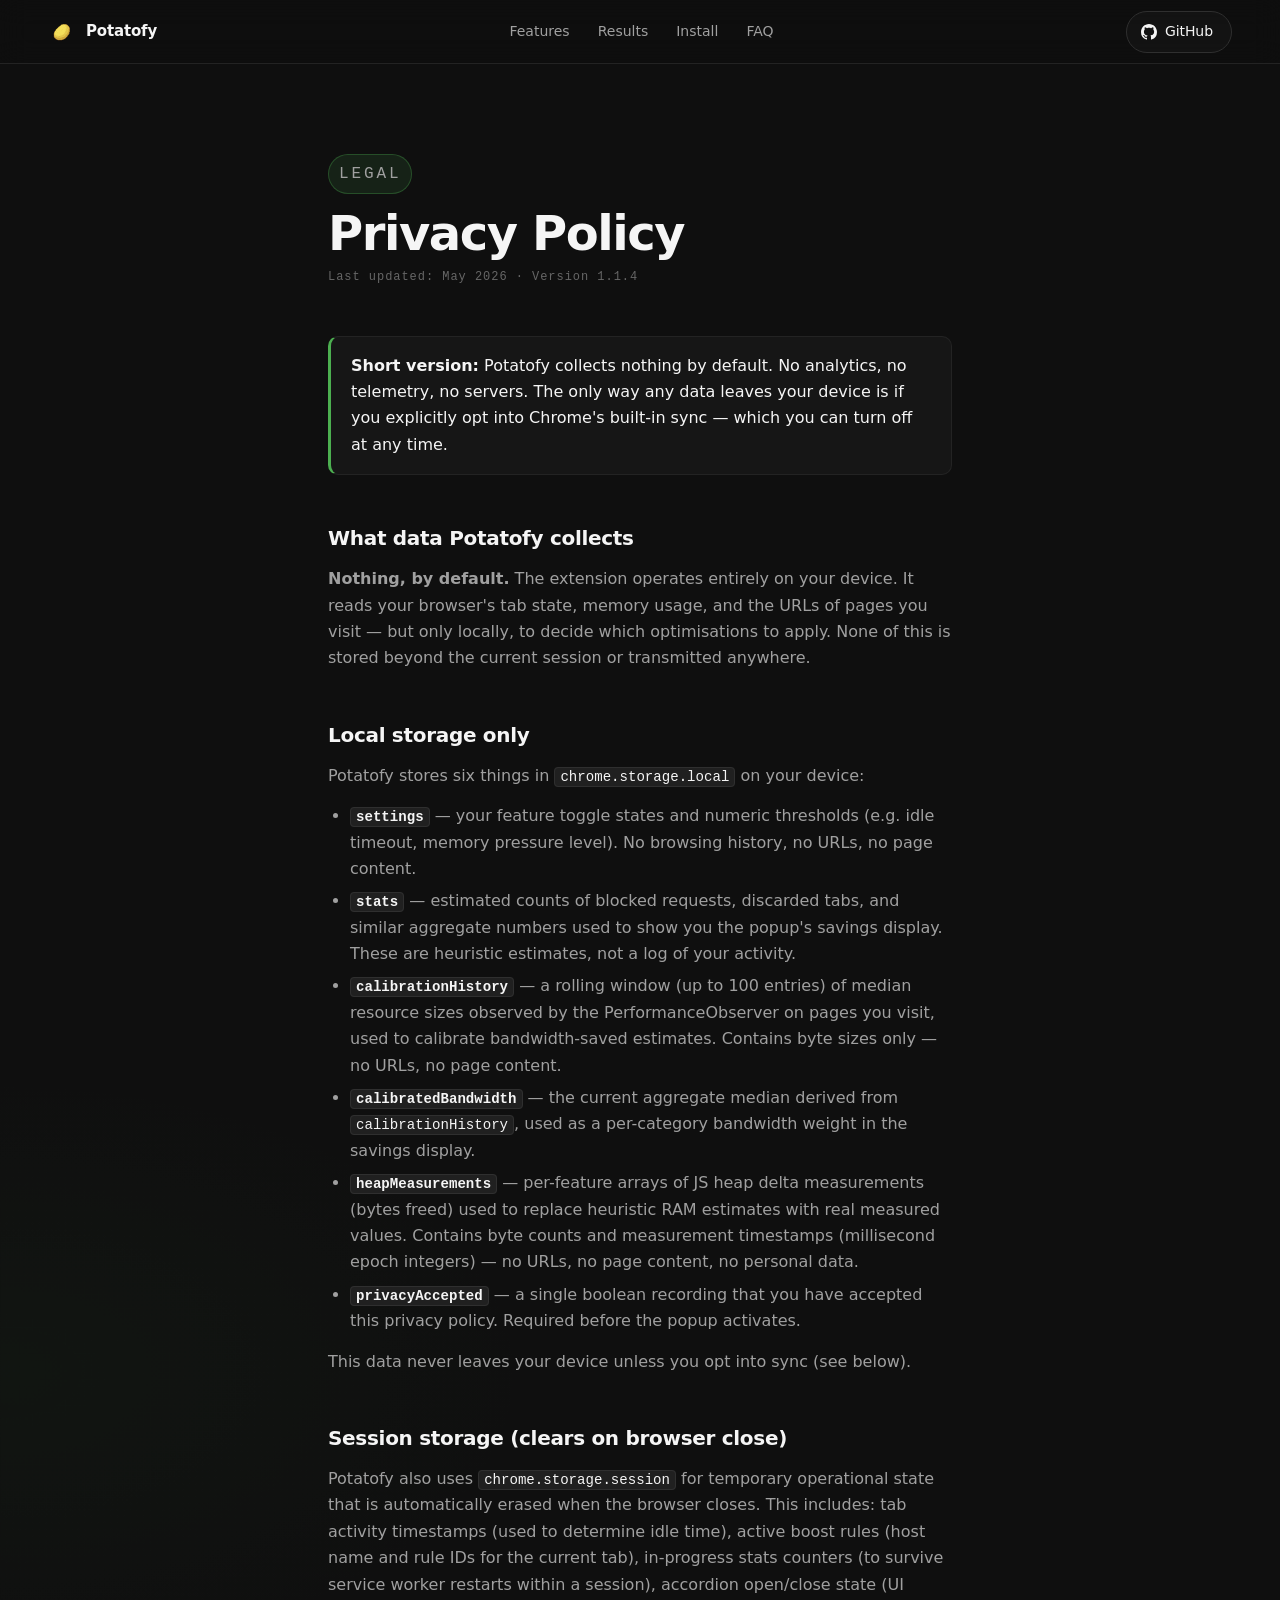
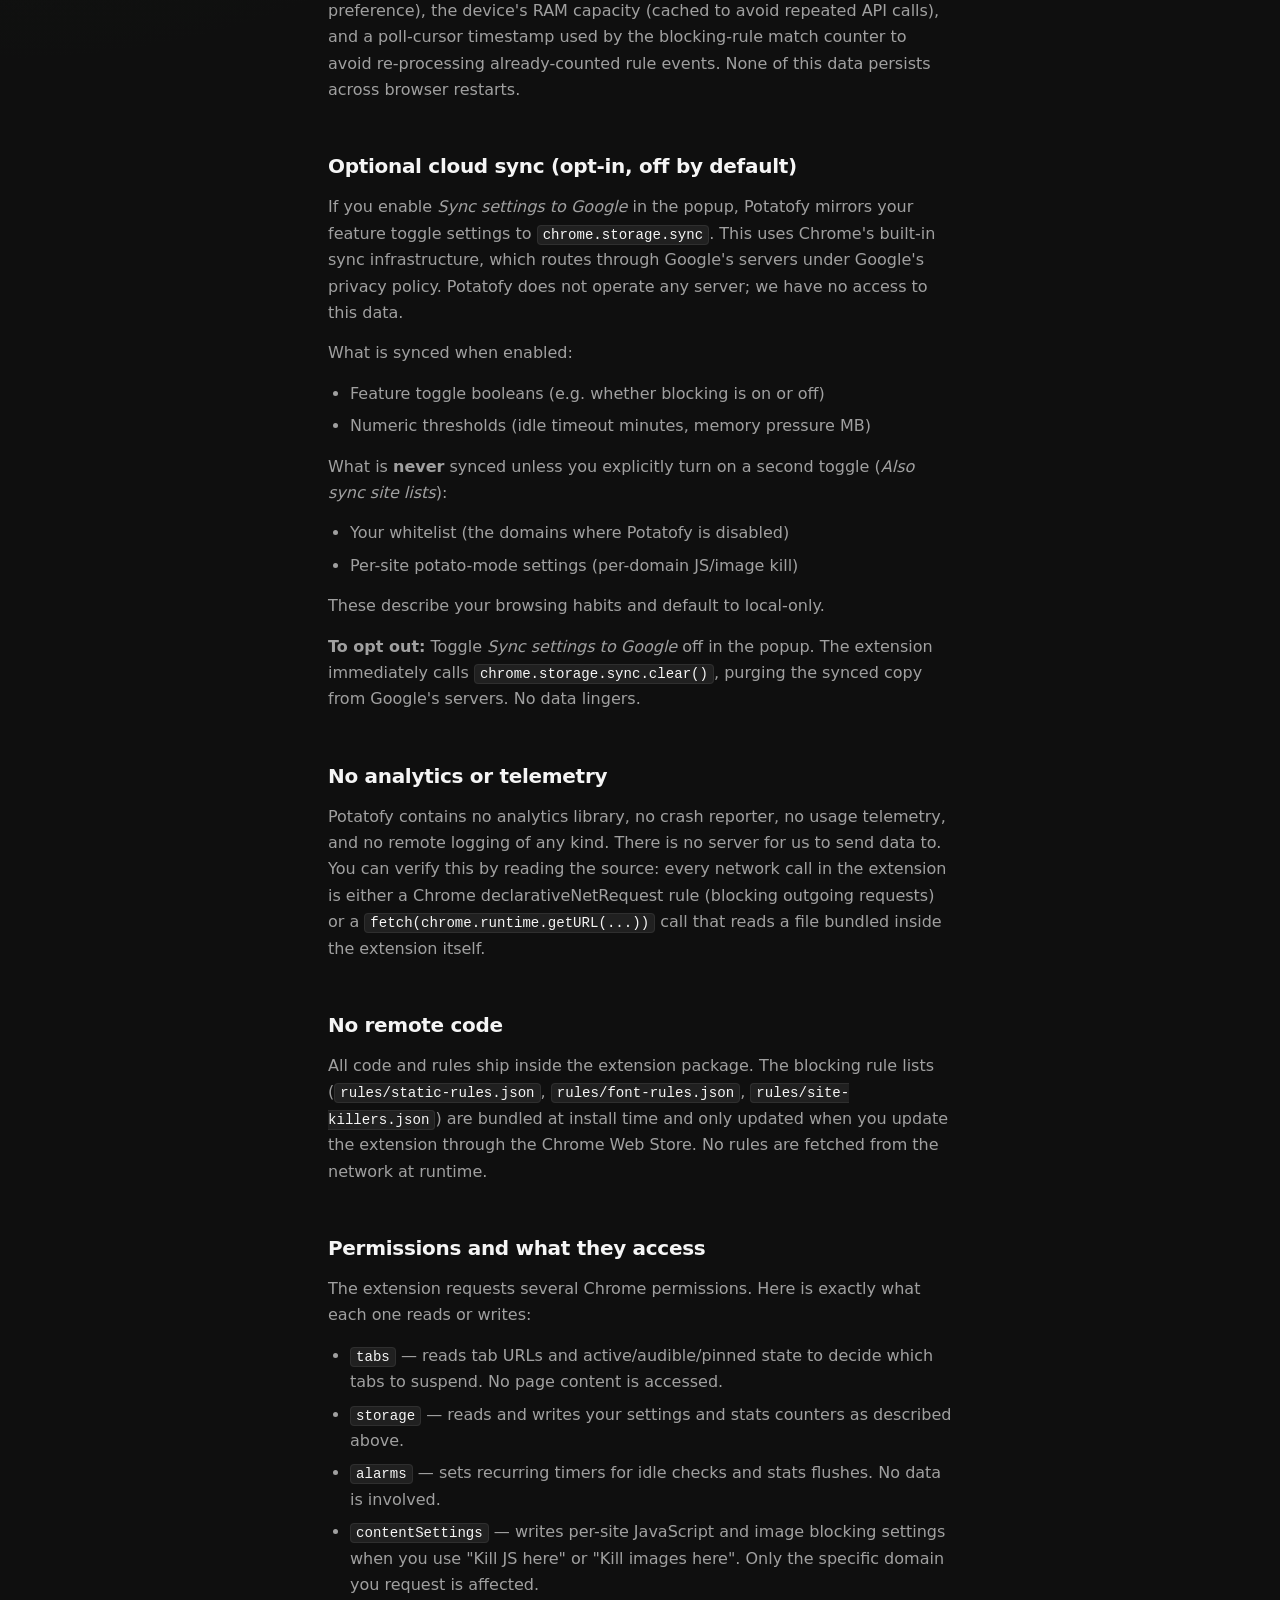
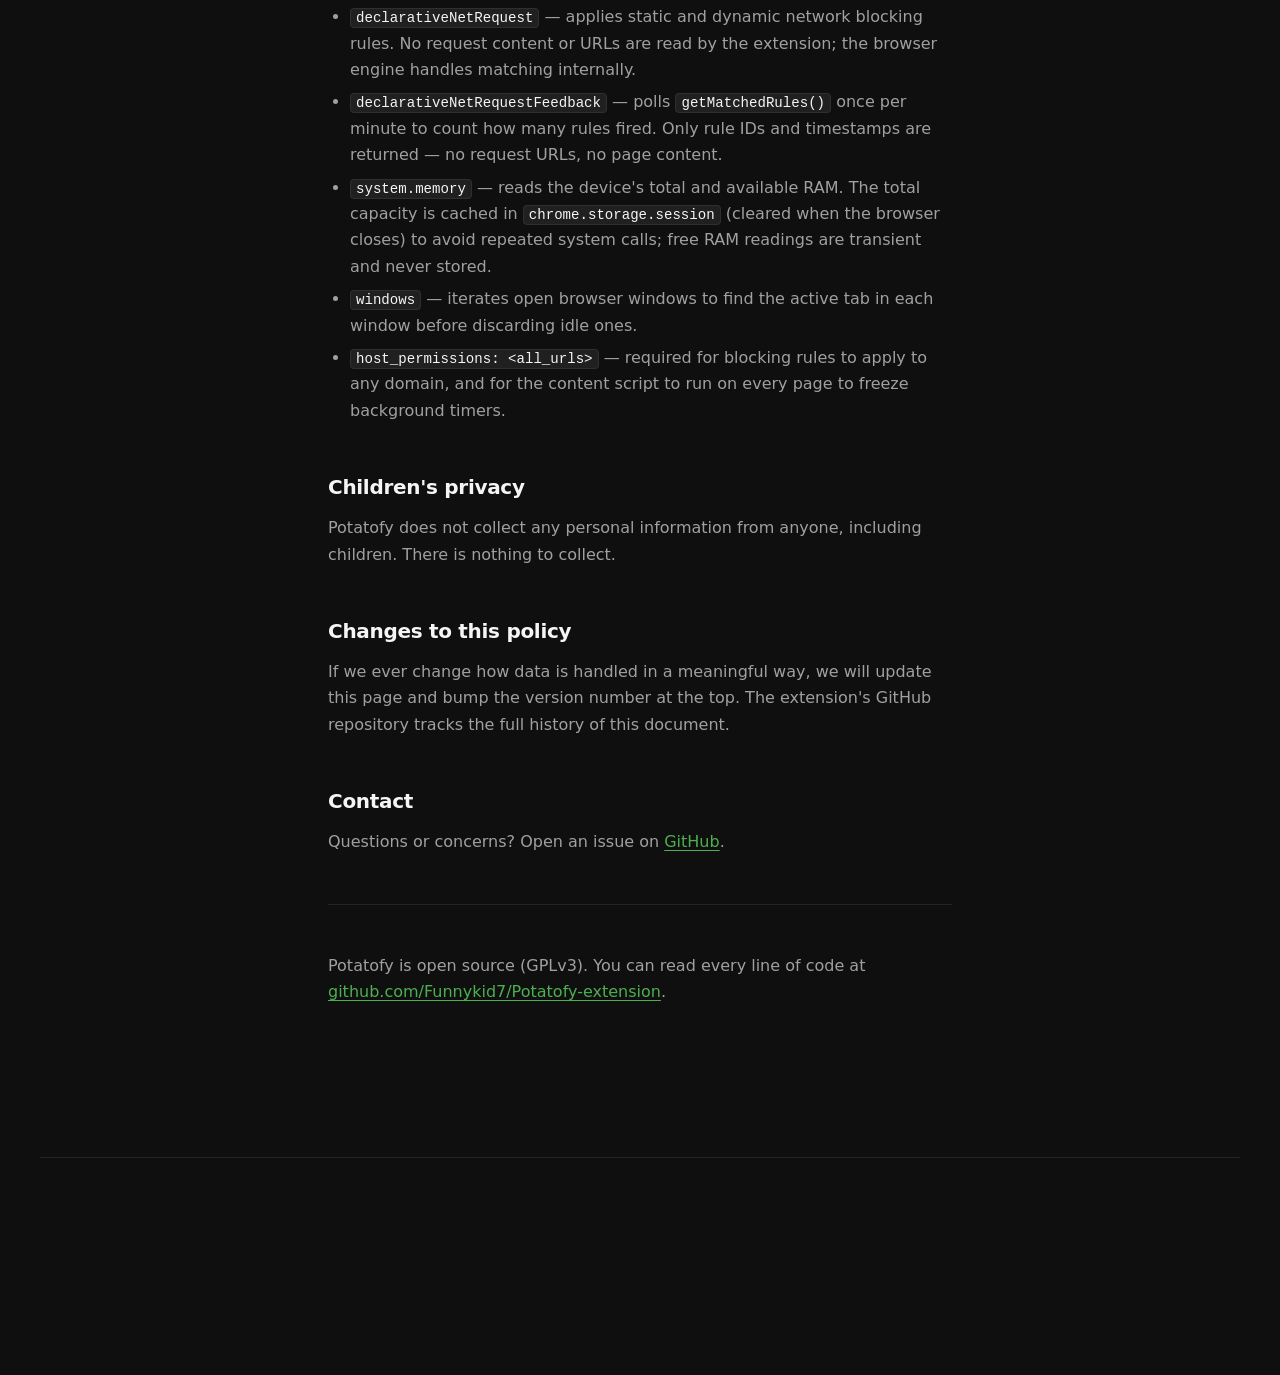
==== commit 5cc94ec0: "Final refinements and squashed various bugs" ====
--- a/docs/privacy.html
+++ b/docs/privacy.html
@@ -12,7 +12,6 @@
   <meta http-equiv="X-Content-Type-Options" content="nosniff" />
   <link rel="stylesheet" href="styles.css" />
   <link rel="stylesheet" href="privacy.css" />
-  <script src="script.js" defer></script>
 </head>
 <body>
 
@@ -61,7 +60,7 @@
     <p>This data never leaves your device unless you opt into sync (see below).</p>
 
     <h2>Session storage (clears on browser close)</h2>
-    <p>Potatofy also uses <code>chrome.storage.session</code> for temporary operational state that is automatically erased when the browser closes. This includes: tab activity timestamps (used to determine idle time), active boost rules (host name and rule IDs for the current tab), in-progress stats counters (to survive service worker restarts within a session), accordion open/close state (UI preference), and the device's RAM capacity (cached to avoid repeated API calls). None of this data persists across browser restarts.</p>
+    <p>Potatofy also uses <code>chrome.storage.session</code> for temporary operational state that is automatically erased when the browser closes. This includes: tab activity timestamps (used to determine idle time), active boost rules (host name and rule IDs for the current tab), in-progress stats counters (to survive service worker restarts within a session), accordion open/close state (UI preference), the device's RAM capacity (cached to avoid repeated API calls), and a poll-cursor timestamp used by the blocking-rule match counter to avoid re-processing already-counted rule events. None of this data persists across browser restarts.</p>
 
     <h2>Optional cloud sync (opt-in, off by default)</h2>
     <p>If you enable <em>Sync settings to Google</em> in the popup, Potatofy mirrors your feature toggle settings to <code>chrome.storage.sync</code>. This uses Chrome's built-in sync infrastructure, which routes through Google's servers under Google's privacy policy. Potatofy does not operate any server; we have no access to this data.</p>
@@ -93,7 +92,7 @@
       <li><code>contentSettings</code> — writes per-site JavaScript and image blocking settings when you use "Kill JS here" or "Kill images here". Only the specific domain you request is affected.</li>
       <li><code>declarativeNetRequest</code> — applies static and dynamic network blocking rules. No request content or URLs are read by the extension; the browser engine handles matching internally.</li>
       <li><code>declarativeNetRequestFeedback</code> — polls <code>getMatchedRules()</code> once per minute to count how many rules fired. Only rule IDs and timestamps are returned — no request URLs, no page content.</li>
-      <li><code>system.memory</code> — reads the device's free RAM amount. Not stored, not transmitted.</li>
+      <li><code>system.memory</code> — reads the device's total and available RAM. The total capacity is cached in <code>chrome.storage.session</code> (cleared when the browser closes) to avoid repeated system calls; free RAM readings are transient and never stored.</li>
       <li><code>windows</code> — iterates open browser windows to find the active tab in each window before discarding idle ones.</li>
       <li><code>host_permissions: &lt;all_urls&gt;</code> — required for blocking rules to apply to any domain, and for the content script to run on every page to freeze background timers.</li>
     </ul>
@@ -108,7 +107,7 @@
     <p>Questions or concerns? Open an issue on <a href="https://github.com/Funnykid7/Potatofy-extension/issues" target="_blank" rel="noopener">GitHub</a>.</p>
 
     <hr />
-    <p style="font-size:0.875rem;">Potatofy is open source (GPLv3). You can read every line of code at <a href="https://github.com/Funnykid7/Potatofy-extension" target="_blank" rel="noopener">github.com/Funnykid7/Potatofy-extension</a>.</p>
+    <p class="prose-footnote">Potatofy is open source (GPLv3). You can read every line of code at <a href="https://github.com/Funnykid7/Potatofy-extension" target="_blank" rel="noopener">github.com/Funnykid7/Potatofy-extension</a>.</p>
   </div>
 </main>
 
@@ -131,5 +130,6 @@
   </div>
 </footer>
 
+<script src="script.js" defer></script>
 </body>
 </html>
--- a/docs/privacy.css
+++ b/docs/privacy.css
@@ -60,3 +60,9 @@
   border-top: 1px solid var(--border);
   margin: var(--space-5) 0;
 }
+.prose-footnote {
+  font-size: 0.875rem;
+  color: var(--text-mute);
+  line-height: 1.65;
+  margin: 0 0 14px;
+}
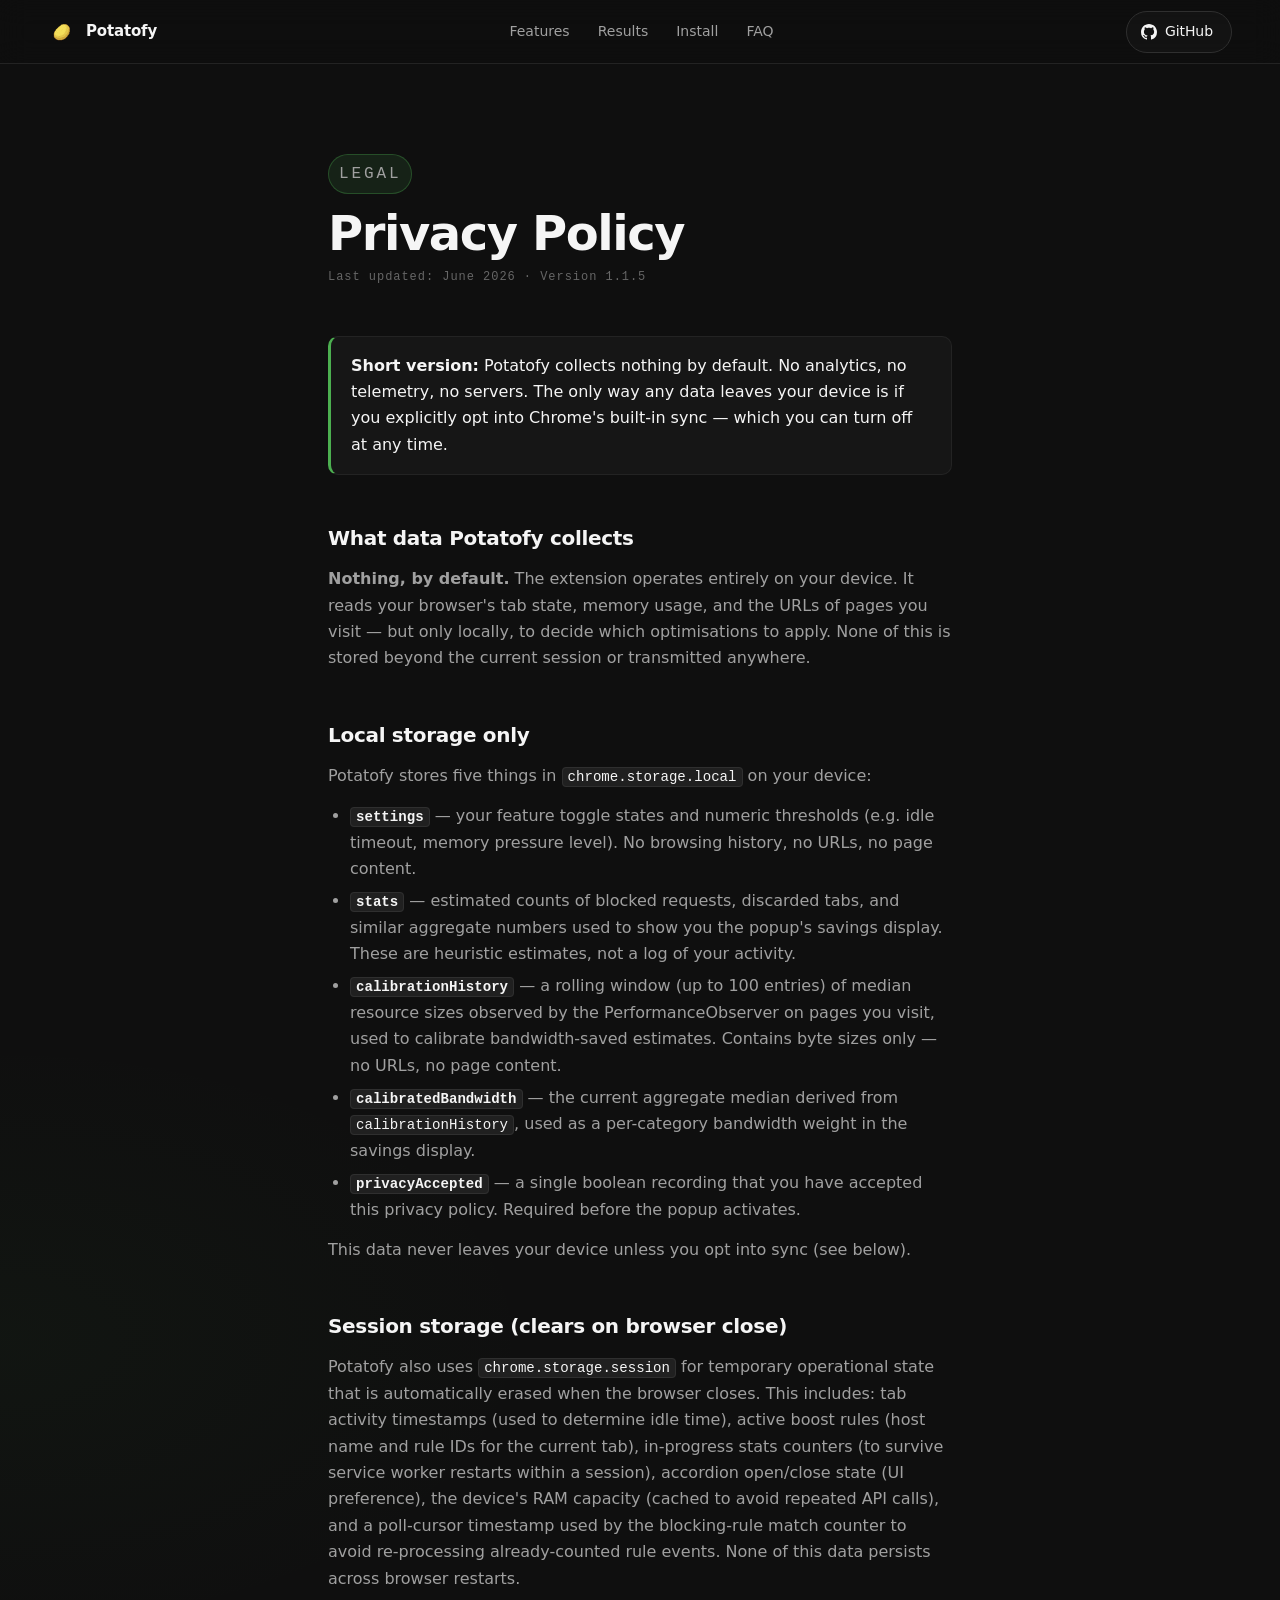
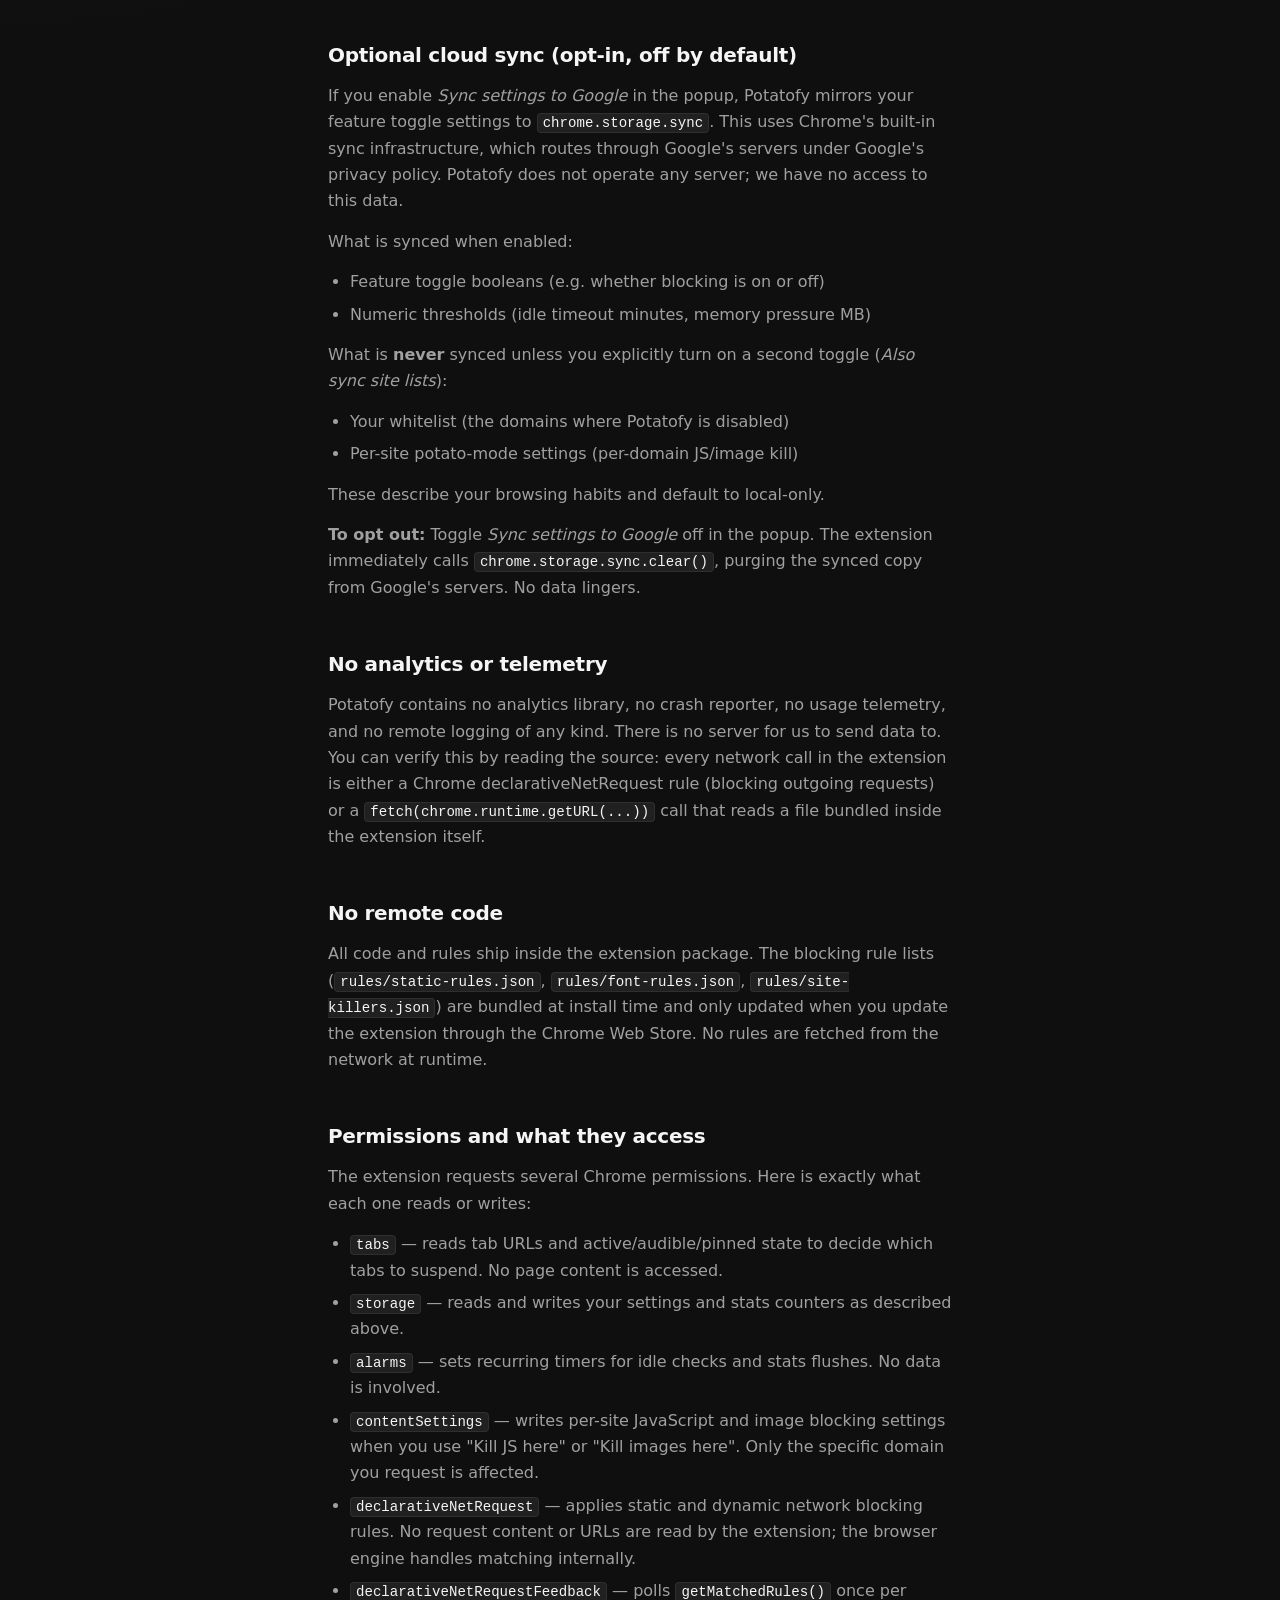
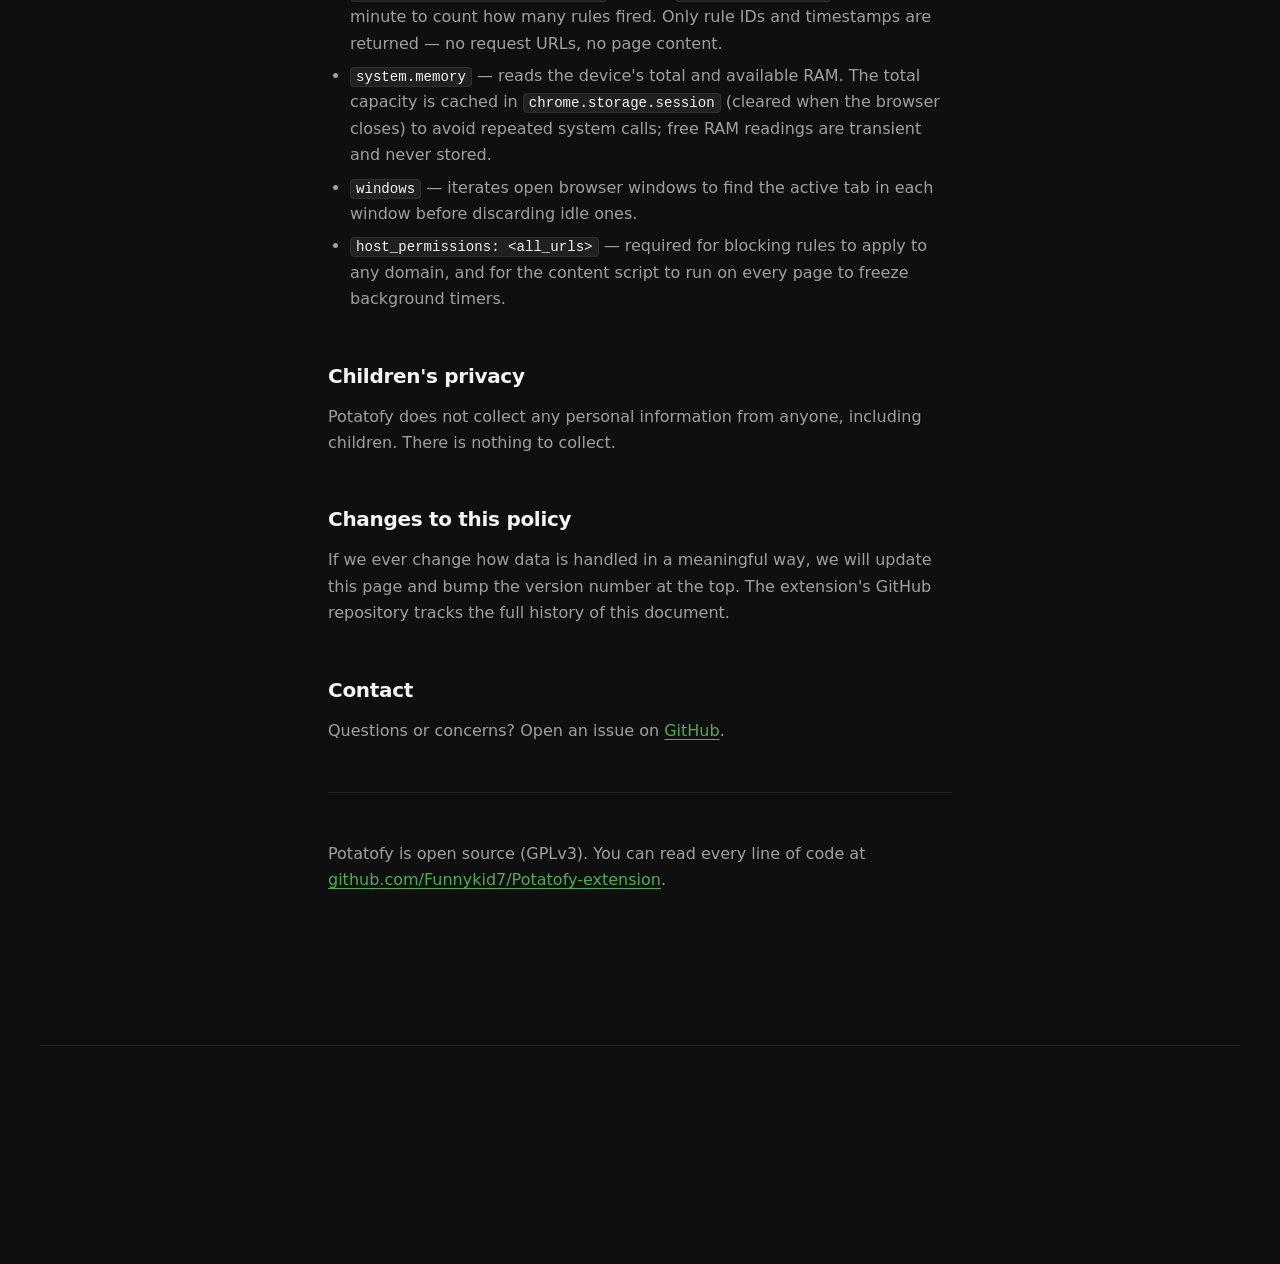
==== commit 7a3f3929: "v1.1.5: SEC-01 ISOLATED/MAIN world split, audit fixes, PerformanceObserver fix - Split content scrip" ====
--- a/docs/privacy.html
+++ b/docs/privacy.html
@@ -38,7 +38,7 @@
   <div class="prose">
     <p class="eyebrow">Legal</p>
     <h1>Privacy Policy</h1>
-    <p class="updated">Last updated: May 2026 · Version 1.1.4</p>
+    <p class="updated">Last updated: June 2026 · Version 1.1.5</p>
 
     <div class="callout">
       <p><strong>Short version:</strong> Potatofy collects nothing by default. No analytics, no telemetry, no servers. The only way any data leaves your device is if you explicitly opt into Chrome's built-in sync — which you can turn off at any time.</p>
@@ -48,13 +48,12 @@
     <p><strong>Nothing, by default.</strong> The extension operates entirely on your device. It reads your browser's tab state, memory usage, and the URLs of pages you visit — but only locally, to decide which optimisations to apply. None of this is stored beyond the current session or transmitted anywhere.</p>
 
     <h2>Local storage only</h2>
-    <p>Potatofy stores six things in <code>chrome.storage.local</code> on your device:</p>
+    <p>Potatofy stores five things in <code>chrome.storage.local</code> on your device:</p>
     <ul>
       <li><strong><code>settings</code></strong> — your feature toggle states and numeric thresholds (e.g. idle timeout, memory pressure level). No browsing history, no URLs, no page content.</li>
       <li><strong><code>stats</code></strong> — estimated counts of blocked requests, discarded tabs, and similar aggregate numbers used to show you the popup's savings display. These are heuristic estimates, not a log of your activity.</li>
       <li><strong><code>calibrationHistory</code></strong> — a rolling window (up to 100 entries) of median resource sizes observed by the PerformanceObserver on pages you visit, used to calibrate bandwidth-saved estimates. Contains byte sizes only — no URLs, no page content.</li>
       <li><strong><code>calibratedBandwidth</code></strong> — the current aggregate median derived from <code>calibrationHistory</code>, used as a per-category bandwidth weight in the savings display.</li>
-      <li><strong><code>heapMeasurements</code></strong> — per-feature arrays of JS heap delta measurements (bytes freed) used to replace heuristic RAM estimates with real measured values. Contains byte counts and measurement timestamps (millisecond epoch integers) — no URLs, no page content, no personal data.</li>
       <li><strong><code>privacyAccepted</code></strong> — a single boolean recording that you have accepted this privacy policy. Required before the popup activates.</li>
     </ul>
     <p>This data never leaves your device unless you opt into sync (see below).</p>
@@ -126,7 +125,7 @@
         <span>View on GitHub</span>
       </a>
     </div>
-    <p class="foot-meta">GPLv3 licensed. No trackers on this page either. v1.1.4</p>
+    <p class="foot-meta">GPLv3 licensed. No trackers on this page either. v1.1.5</p>
   </div>
 </footer>
 
--- a/docs/styles.css
+++ b/docs/styles.css
@@ -706,6 +706,72 @@
   margin: 0 auto;
 }
 
+.install-paths {
+  display: grid;
+  grid-template-columns: 1fr 1fr;
+  gap: 24px;
+  align-items: start;
+}
+.install-path {
+  background: var(--surface);
+  border: 1px solid var(--border);
+  border-radius: var(--radius-lg);
+  padding: 28px;
+  display: flex;
+  flex-direction: column;
+  gap: 20px;
+}
+.install-path-head {
+  display: flex;
+  flex-direction: column;
+  gap: 8px;
+}
+.install-path-head h3 {
+  font-size: 1.15rem;
+  font-weight: 700;
+  letter-spacing: -0.02em;
+  margin: 0;
+}
+.install-path-head p {
+  font-size: 0.92rem;
+  color: var(--text-mute);
+  margin: 0;
+  line-height: 1.5;
+}
+.install-path-badge {
+  display: inline-block;
+  font-size: 0.72rem;
+  font-weight: 700;
+  letter-spacing: 0.07em;
+  text-transform: uppercase;
+  padding: 3px 9px;
+  border-radius: var(--radius-pill);
+  width: fit-content;
+}
+.install-path-badge--store {
+  background: var(--accent-soft);
+  border: 1px solid var(--accent-border);
+  color: var(--accent);
+}
+.install-path-badge--unpacked {
+  background: rgba(96, 165, 250, 0.1);
+  border: 1px solid rgba(96, 165, 250, 0.28);
+  color: #6eb3ff;
+}
+.install-path-note {
+  font-size: 0.83rem;
+  color: var(--text-dim);
+  margin: 0;
+  padding: 10px 12px;
+  background: var(--surface-3);
+  border: 1px solid var(--border);
+  border-radius: 8px;
+  line-height: 1.55;
+}
+.install-path .steps {
+  grid-template-columns: 1fr;
+}
+
 .steps {
   list-style: none;
   margin: 0;
@@ -919,6 +985,7 @@
   .bento-max .card { grid-column: span 12 !important; }
 
   .steps { grid-template-columns: 1fr; }
+  .install-paths { grid-template-columns: 1fr; }
 }
 
 @media (max-width: 720px) {
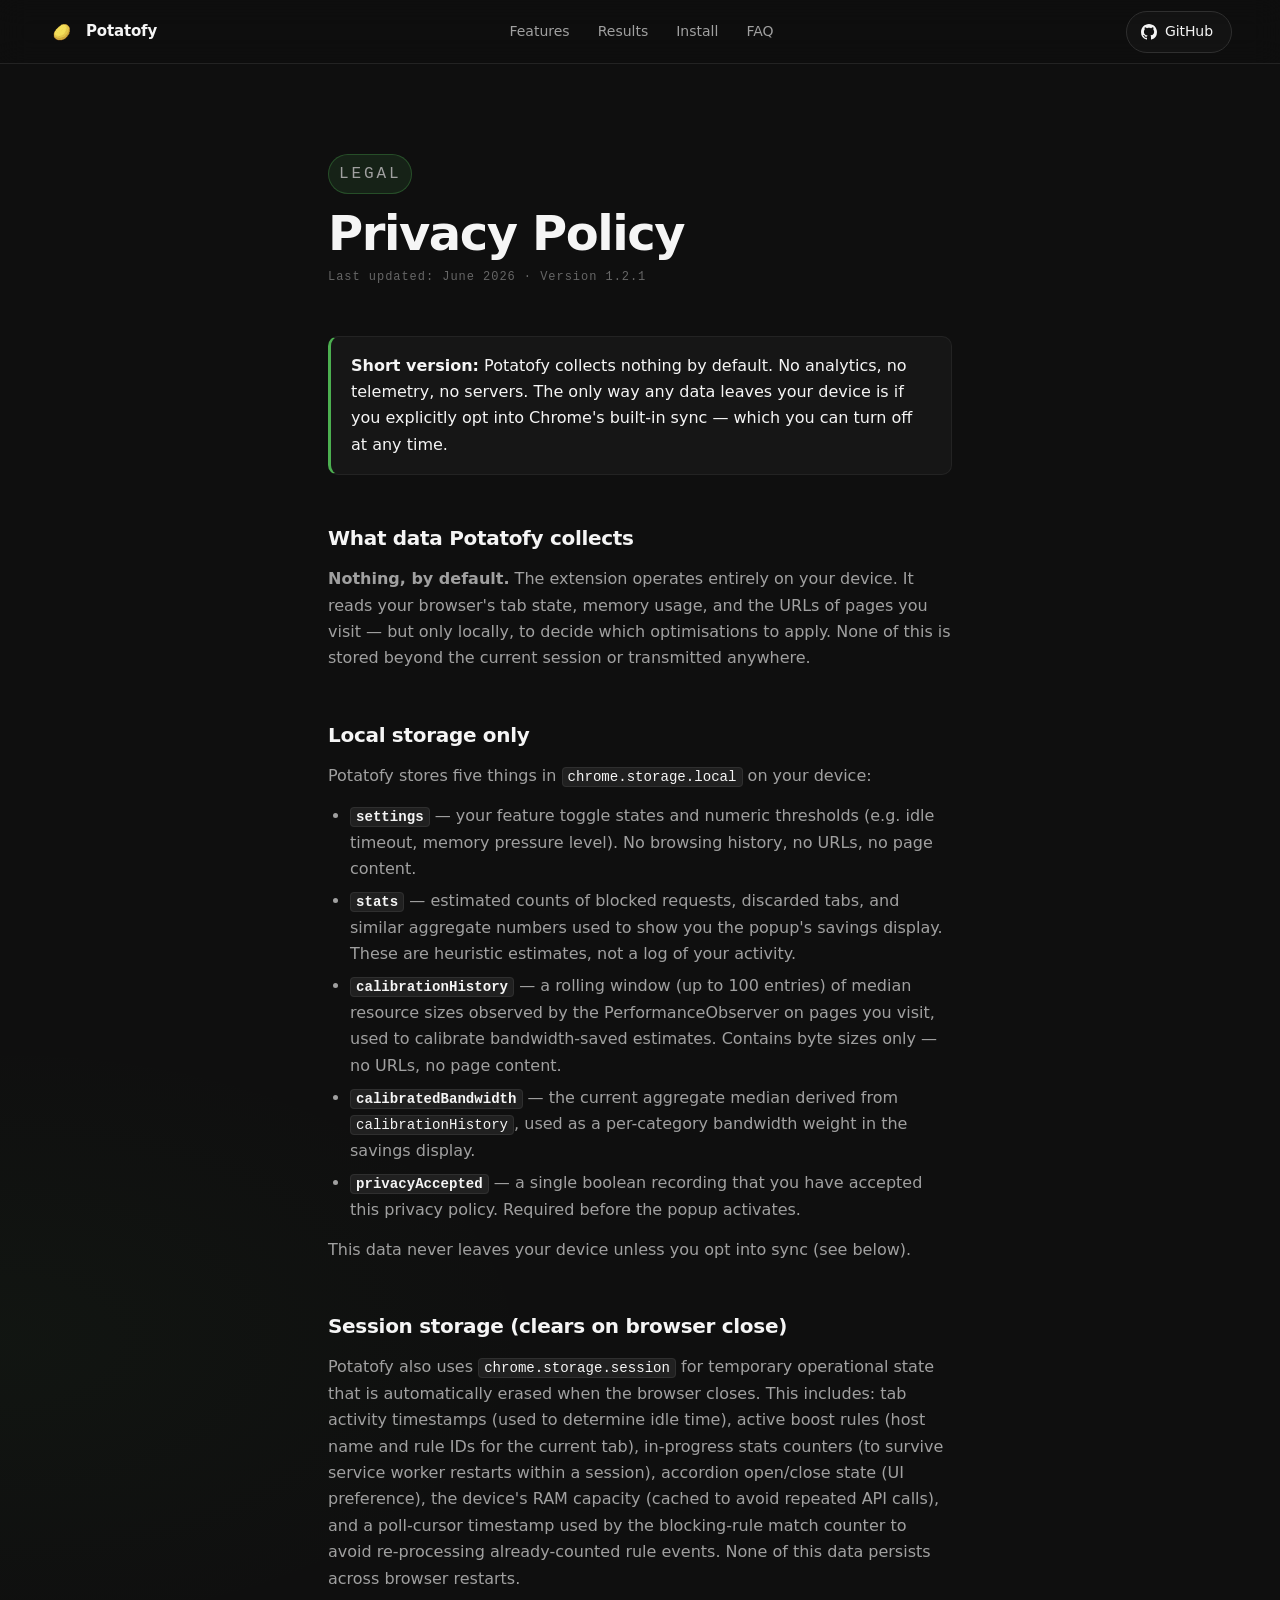
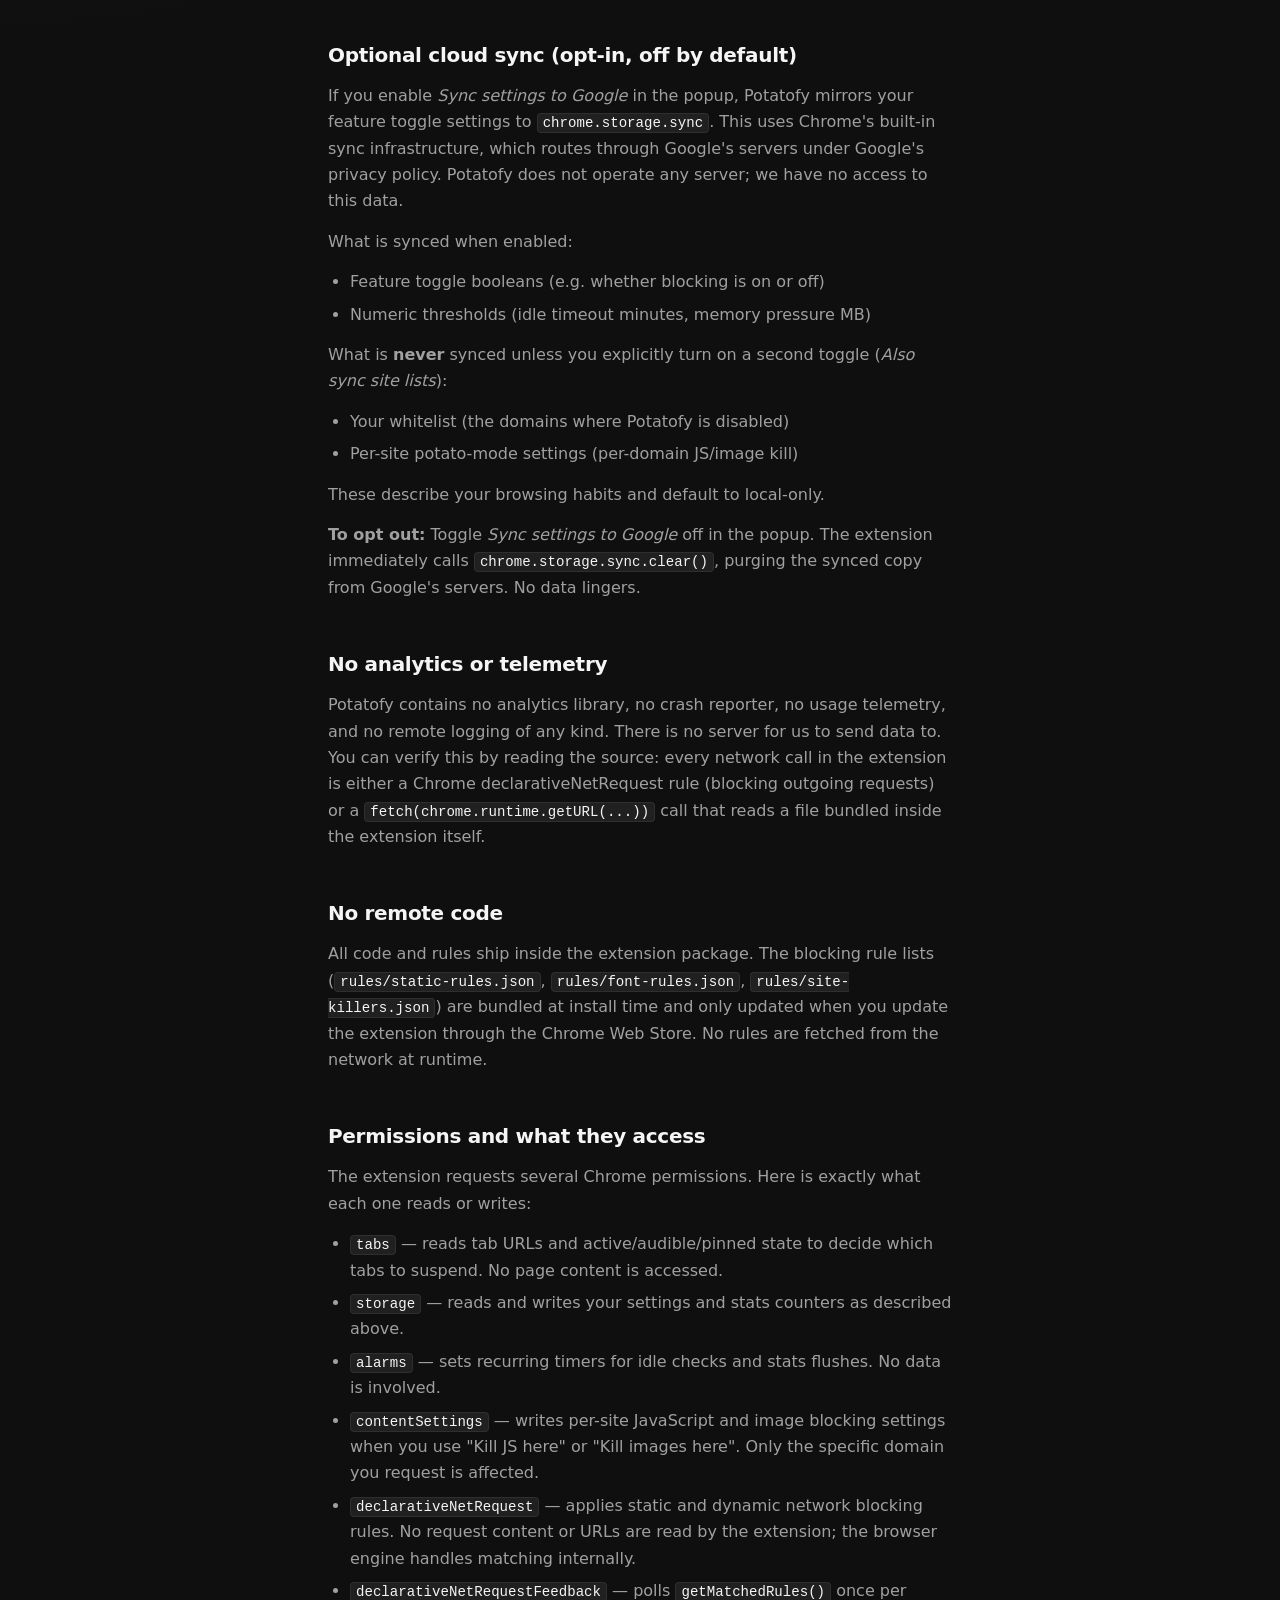
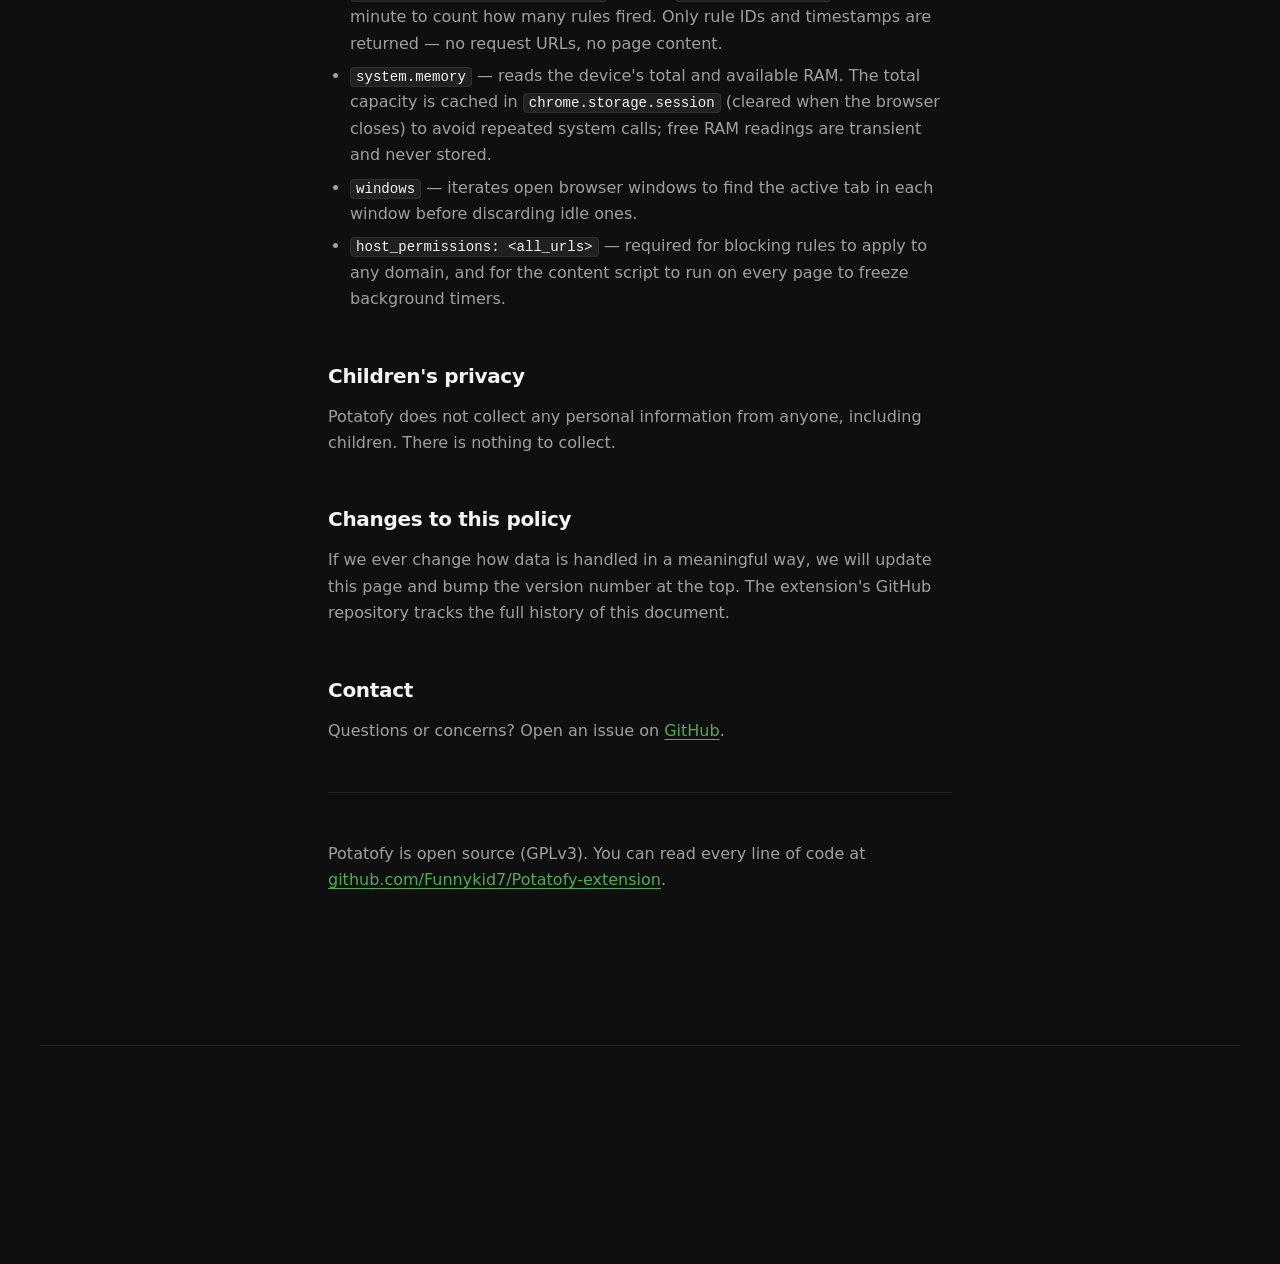
==== commit 91e3f5da: "Fix marketing-site content staleness, CSP bar-chart, and OG tags Bundles the 7 doc/marketing finding" ====
--- a/docs/privacy.html
+++ b/docs/privacy.html
@@ -38,7 +38,7 @@
   <div class="prose">
     <p class="eyebrow">Legal</p>
     <h1>Privacy Policy</h1>
-    <p class="updated">Last updated: June 2026 · Version 1.1.5</p>
+    <p class="updated">Last updated: June 2026 · Version 1.2.1</p>
 
     <div class="callout">
       <p><strong>Short version:</strong> Potatofy collects nothing by default. No analytics, no telemetry, no servers. The only way any data leaves your device is if you explicitly opt into Chrome's built-in sync — which you can turn off at any time.</p>
@@ -125,7 +125,7 @@
         <span>View on GitHub</span>
       </a>
     </div>
-    <p class="foot-meta">GPLv3 licensed. No trackers on this page either. v1.1.5</p>
+    <p class="foot-meta">GPLv3 licensed. No trackers on this page either. v1.2.1</p>
   </div>
 </footer>
 
--- a/docs/styles.css
+++ b/docs/styles.css
@@ -569,6 +569,8 @@
 .bento .card:nth-child(6) { grid-column: span 6; }
 .bento .card:nth-child(7) { grid-column: span 6; }
 .bento .card:nth-child(8) { grid-column: span 6; }
+.bento .card:nth-child(9) { grid-column: span 6; }
+.bento .card:nth-child(10) { grid-column: span 6; }
 
 /* Maximum savings bento: wide+narrow, narrow+wide, full */
 .bento-max .card:nth-child(1) { grid-column: span 8; }
@@ -677,6 +679,18 @@
 .seg-gpu  { background: var(--gpu-color); }
 .seg-rend { background: var(--rend-color); color: #042033; }
 .seg-brow { background: var(--brow-color); color: #240a3a; }
+
+/* Precomputed bar-chart proportions (CSP has no unsafe-inline style-src, so
+   these replace the inline style="--total:N" / style="--w:N" attributes). */
+.bar-track--full { width: 100%; }
+.bar-track--w83 { width: 82.65%; }
+
+.seg--w1860 { flex: 1860 0 0; }
+.seg--w1178 { flex: 1178 0 0; }
+.seg--w608  { flex: 608 0 0; }
+.seg--w1181 { flex: 1181 0 0; }
+.seg--w997  { flex: 997 0 0; }
+.seg--w532  { flex: 532 0 0; }
 
 .bars-legend {
   display: flex;
